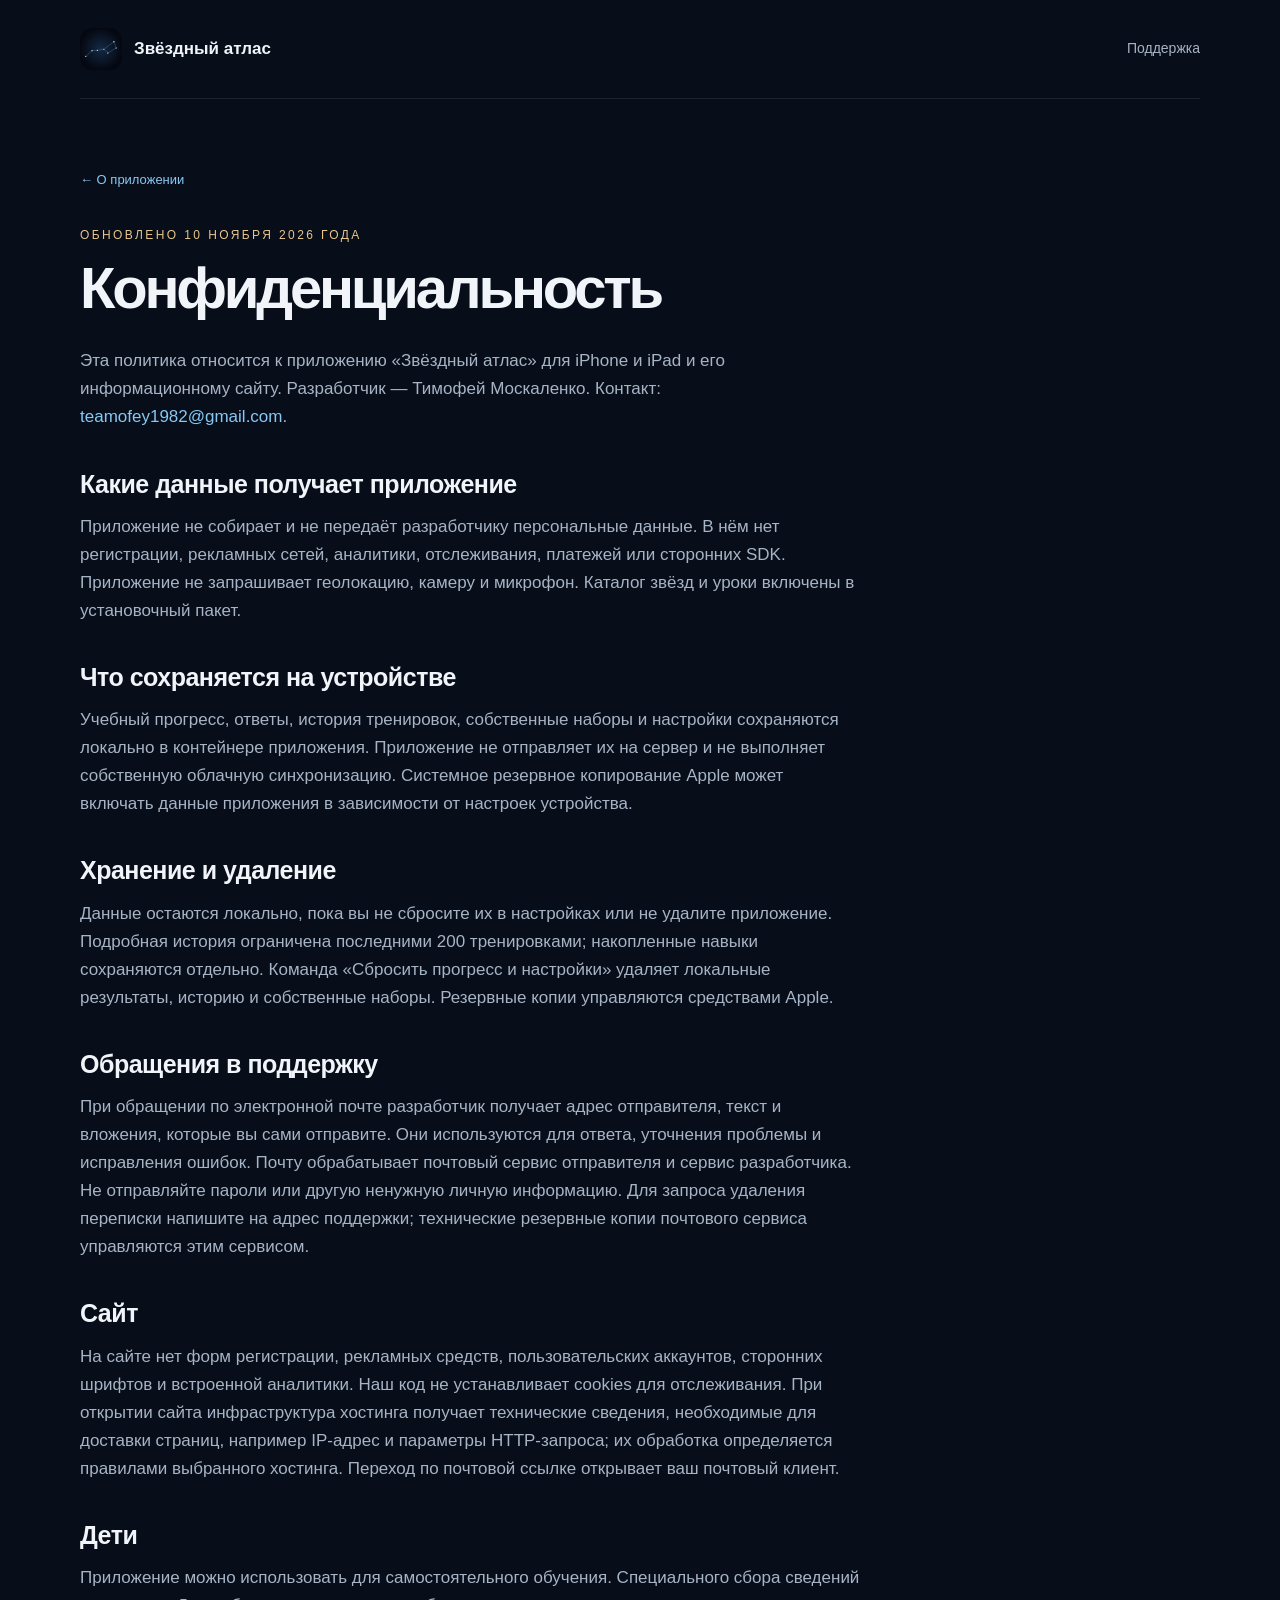
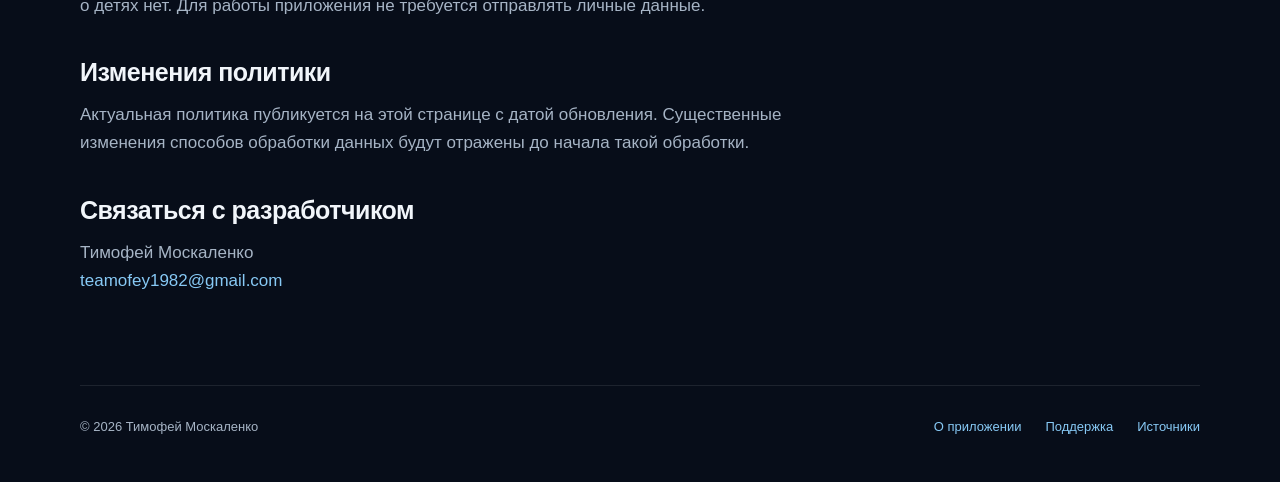
==== privacy.html @ 8ee3a8c2 "Publish Russian Star Atlas website, support and privacy policy" ====
<!doctype html><html lang="ru"><head><meta charset="utf-8"><meta name="viewport" content="width=device-width,initial-scale=1"><meta name="description" content="Политика конфиденциальности приложения Звёздный атлас. Прогресс хранится на устройстве; в приложении нет аналитики и рекламы."><title>Конфиденциальность — Звёздный атлас</title><link rel="icon" href="assets/icon.svg"><link rel="stylesheet" href="styles.css"></head><body><div class="wrap"><header><a class="brand" href="./"><img src="assets/icon.svg" alt="">Звёздный атлас</a><nav><a href="support.html">Поддержка</a></nav></header><main class="document"><a class="breadcrumb" href="./">← О приложении</a><span class="eyebrow">Обновлено 10 ноября 2026 года</span><h1>Конфиденциальность</h1><p>Эта политика относится к приложению «Звёздный атлас» для iPhone и iPad и его информационному сайту. Разработчик — Тимофей Москаленко. Контакт: <a href="mailto:teamofey1982@gmail.com">teamofey1982@gmail.com</a>.</p><h2>Какие данные получает приложение</h2><p>Приложение не собирает и не передаёт разработчику персональные данные. В нём нет регистрации, рекламных сетей, аналитики, отслеживания, платежей или сторонних SDK. Приложение не запрашивает геолокацию, камеру и микрофон. Каталог звёзд и уроки включены в установочный пакет.</p><h2>Что сохраняется на устройстве</h2><p>Учебный прогресс, ответы, история тренировок, собственные наборы и настройки сохраняются локально в контейнере приложения. Приложение не отправляет их на сервер и не выполняет собственную облачную синхронизацию. Системное резервное копирование Apple может включать данные приложения в зависимости от настроек устройства.</p><h2>Хранение и удаление</h2><p>Данные остаются локально, пока вы не сбросите их в настройках или не удалите приложение. Подробная история ограничена последними 200 тренировками; накопленные навыки сохраняются отдельно. Команда «Сбросить прогресс и настройки» удаляет локальные результаты, историю и собственные наборы. Резервные копии управляются средствами Apple.</p><h2>Обращения в поддержку</h2><p>При обращении по электронной почте разработчик получает адрес отправителя, текст и вложения, которые вы сами отправите. Они используются для ответа, уточнения проблемы и исправления ошибок. Почту обрабатывает почтовый сервис отправителя и сервис разработчика. Не отправляйте пароли или другую ненужную личную информацию. Для запроса удаления переписки напишите на адрес поддержки; технические резервные копии почтового сервиса управляются этим сервисом.</p><h2>Сайт</h2><p>На сайте нет форм регистрации, рекламных средств, пользовательских аккаунтов, сторонних шрифтов и встроенной аналитики. Наш код не устанавливает cookies для отслеживания. При открытии сайта инфраструктура хостинга получает технические сведения, необходимые для доставки страниц, например IP-адрес и параметры HTTP-запроса; их обработка определяется правилами выбранного хостинга. Переход по почтовой ссылке открывает ваш почтовый клиент.</p><h2>Дети</h2><p>Приложение можно использовать для самостоятельного обучения. Специального сбора сведений о детях нет. Для работы приложения не требуется отправлять личные данные.</p><h2>Изменения политики</h2><p>Актуальная политика публикуется на этой странице с датой обновления. Существенные изменения способов обработки данных будут отражены до начала такой обработки.</p><h2>Связаться с разработчиком</h2><p>Тимофей Москаленко<br><a href="mailto:teamofey1982@gmail.com">teamofey1982@gmail.com</a></p></main><footer><span>© 2026 Тимофей Москаленко</span><div><a href="./">О приложении</a><a href="support.html">Поддержка</a><a href="licenses.txt">Источники</a></div></footer></div></body></html>
---- styles.css ----
:root{color-scheme:dark;--ink:#f1f5fa;--muted:#a6b4c5;--blue:#87c9f5;--gold:#e8c68c;--bg:#070d19;--rule:#ffffff17}*{box-sizing:border-box}html{scroll-behavior:smooth}body{margin:0;background:var(--bg);color:var(--ink);font:17px/1.65 -apple-system,BlinkMacSystemFont,"Segoe UI",sans-serif}a{color:var(--blue);text-decoration:none}a:hover{text-decoration:underline}a:focus-visible,summary:focus-visible{outline:2px solid var(--gold);outline-offset:7px}.wrap{width:min(1120px,calc(100% - 48px));margin:auto}header{display:flex;align-items:center;justify-content:space-between;padding:28px 0;border-bottom:1px solid var(--rule)}.brand{display:flex;align-items:center;gap:12px;font-size:17px;font-weight:650;color:var(--ink)}.brand img{width:42px;height:42px;border-radius:12px}nav{display:flex;gap:26px;font-size:14px}nav a{color:var(--muted)}.eyebrow{font-size:12px;letter-spacing:.2em;text-transform:uppercase;color:var(--gold)}h1,h2,h3,p{margin:0}h1{font-size:clamp(48px,7vw,82px);font-weight:580;line-height:1.05;letter-spacing:-.055em;margin:20px 0 28px}h2{font-size:clamp(30px,4vw,48px);line-height:1.17;letter-spacing:-.035em;font-weight:550}h3{font-size:22px;line-height:1.3;letter-spacing:-.02em}.hero{display:grid;grid-template-columns:1.2fr 1fr;gap:70px;align-items:center;padding:80px 0 90px}.hero p{max-width:520px;color:var(--muted);font-size:19px}.hero strong{color:var(--ink);font-weight:500}.actions{display:flex;flex-wrap:wrap;align-items:center;gap:24px;margin-top:32px}.button{display:inline-flex;align-items:center;justify-content:center;min-height:52px;padding:12px 22px;border-radius:14px;background:var(--blue);color:#07101d;font-weight:650;font-size:15px}.button:hover{text-decoration:none;filter:brightness(1.08)}.coming{display:block;color:var(--muted);font-size:13px;margin-top:18px}.phone{width:min(292px,100%);margin:auto;position:relative;box-shadow:0 35px 100px #0008;border:1px solid #9bb7db33;border-radius:44px;background:#020408;padding:7px;transform:rotate(5deg)}.phone img{width:100%;display:block;border-radius:37px}.phone:before{content:"";position:absolute;z-index:-1;inset:10% -30%;border-radius:50%;background:#78baff13;filter:blur(65px)}.strip{display:flex;gap:60px;border-top:1px solid var(--rule);border-bottom:1px solid var(--rule);padding:26px 0;margin-bottom:100px}.strip strong{font-size:30px;font-weight:450;letter-spacing:-.04em}.strip span{display:block;color:var(--muted);font-size:13px}.section{padding-bottom:100px}.section-head{display:grid;grid-template-columns:1fr 1fr;gap:60px;margin-bottom:40px}.section-head p{color:var(--muted);padding-top:7px}.steps{display:grid;grid-template-columns:repeat(3,1fr);gap:40px}.step{border-top:1px solid var(--rule);padding-top:22px}.number{color:var(--gold);font-size:13px;letter-spacing:.12em;display:block;margin-bottom:30px}.step p{color:var(--muted);margin-top:14px;font-size:15px}.modes{display:grid;grid-template-columns:1fr 1fr;gap:70px;align-items:center;padding:60px;border:1px solid var(--rule);border-radius:30px;background:linear-gradient(130deg,#13243a7a,#080f1d)}.modes img{width:100%;max-width:310px}.modes p{color:var(--muted);margin-top:24px}.modes .eyebrow{margin-bottom:18px}.fine{font-size:14px;color:var(--muted)}.faq{margin-top:32px}details{padding:22px 0;border-bottom:1px solid var(--rule)}summary{cursor:pointer;font-weight:500}details p{padding-top:15px;color:var(--muted);max-width:760px}footer{display:flex;justify-content:space-between;gap:30px;border-top:1px solid var(--rule);padding:30px 0 45px;color:var(--muted);font-size:13px}footer div{display:flex;gap:24px}.document{max-width:780px;padding:70px 0 90px}.document h1{font-size:clamp(38px,6vw,58px);margin-top:10px}.document h2{font-size:25px;margin-top:38px;margin-bottom:14px;letter-spacing:-.02em}.document p+p{margin-top:18px}.document p{color:var(--muted)}.document ul,.document ol{padding-left:24px;color:var(--muted)}.contact{padding:25px;border:1px solid var(--rule);border-radius:18px;margin:30px 0}.contact a{overflow-wrap:anywhere;font-size:20px}.contact p{font-size:14px;margin-top:8px}.breadcrumb{font-size:13px;display:block;margin-bottom:30px}@media(max-width:760px){.wrap{width:calc(100% - 36px)}header{padding:20px 0}nav{gap:16px;font-size:12px}.brand{font-size:14px;gap:8px}.brand img{width:34px;height:34px}.hero{grid-template-columns:1fr;padding:55px 0;gap:48px}.hero h1{max-width:550px}.hero p{font-size:17px}.phone{width:245px;transform:rotate(3deg)}.strip{gap:25px;justify-content:space-between;margin-bottom:65px}.strip strong{font-size:24px}.strip span{font-size:11px}.section{padding-bottom:65px}.section-head,.steps,.modes{grid-template-columns:1fr;gap:28px}.step{padding-bottom:6px}.number{margin-bottom:14px}.modes{padding:30px;gap:15px}.modes img{max-width:200px;margin:auto}.modes p{margin-top:15px}footer{flex-direction:column;gap:15px}footer div{flex-wrap:wrap;gap:16px}.document{padding-top:40px}nav .optional{display:none}}@media(prefers-reduced-motion:reduce){html{scroll-behavior:auto}.phone{transform:none}}
img{max-width:100%;height:auto}.hero>*{min-width:0}.hero{grid-template-columns:minmax(0,1.2fr) minmax(0,1fr)}.hero p{overflow-wrap:break-word}.phone img{height:auto}.modes img{height:auto}@media(max-width:760px){.hero{grid-template-columns:minmax(0,1fr)}header{gap:18px}nav{flex-shrink:0}.actions{gap:18px}}
@media(max-width:760px){.strip{display:grid;grid-template-columns:repeat(2,minmax(0,1fr));gap:22px 30px}.strip>div{min-width:0}footer a{overflow-wrap:anywhere}}
@media(max-width:760px){.phone:before{inset:10% 0}}
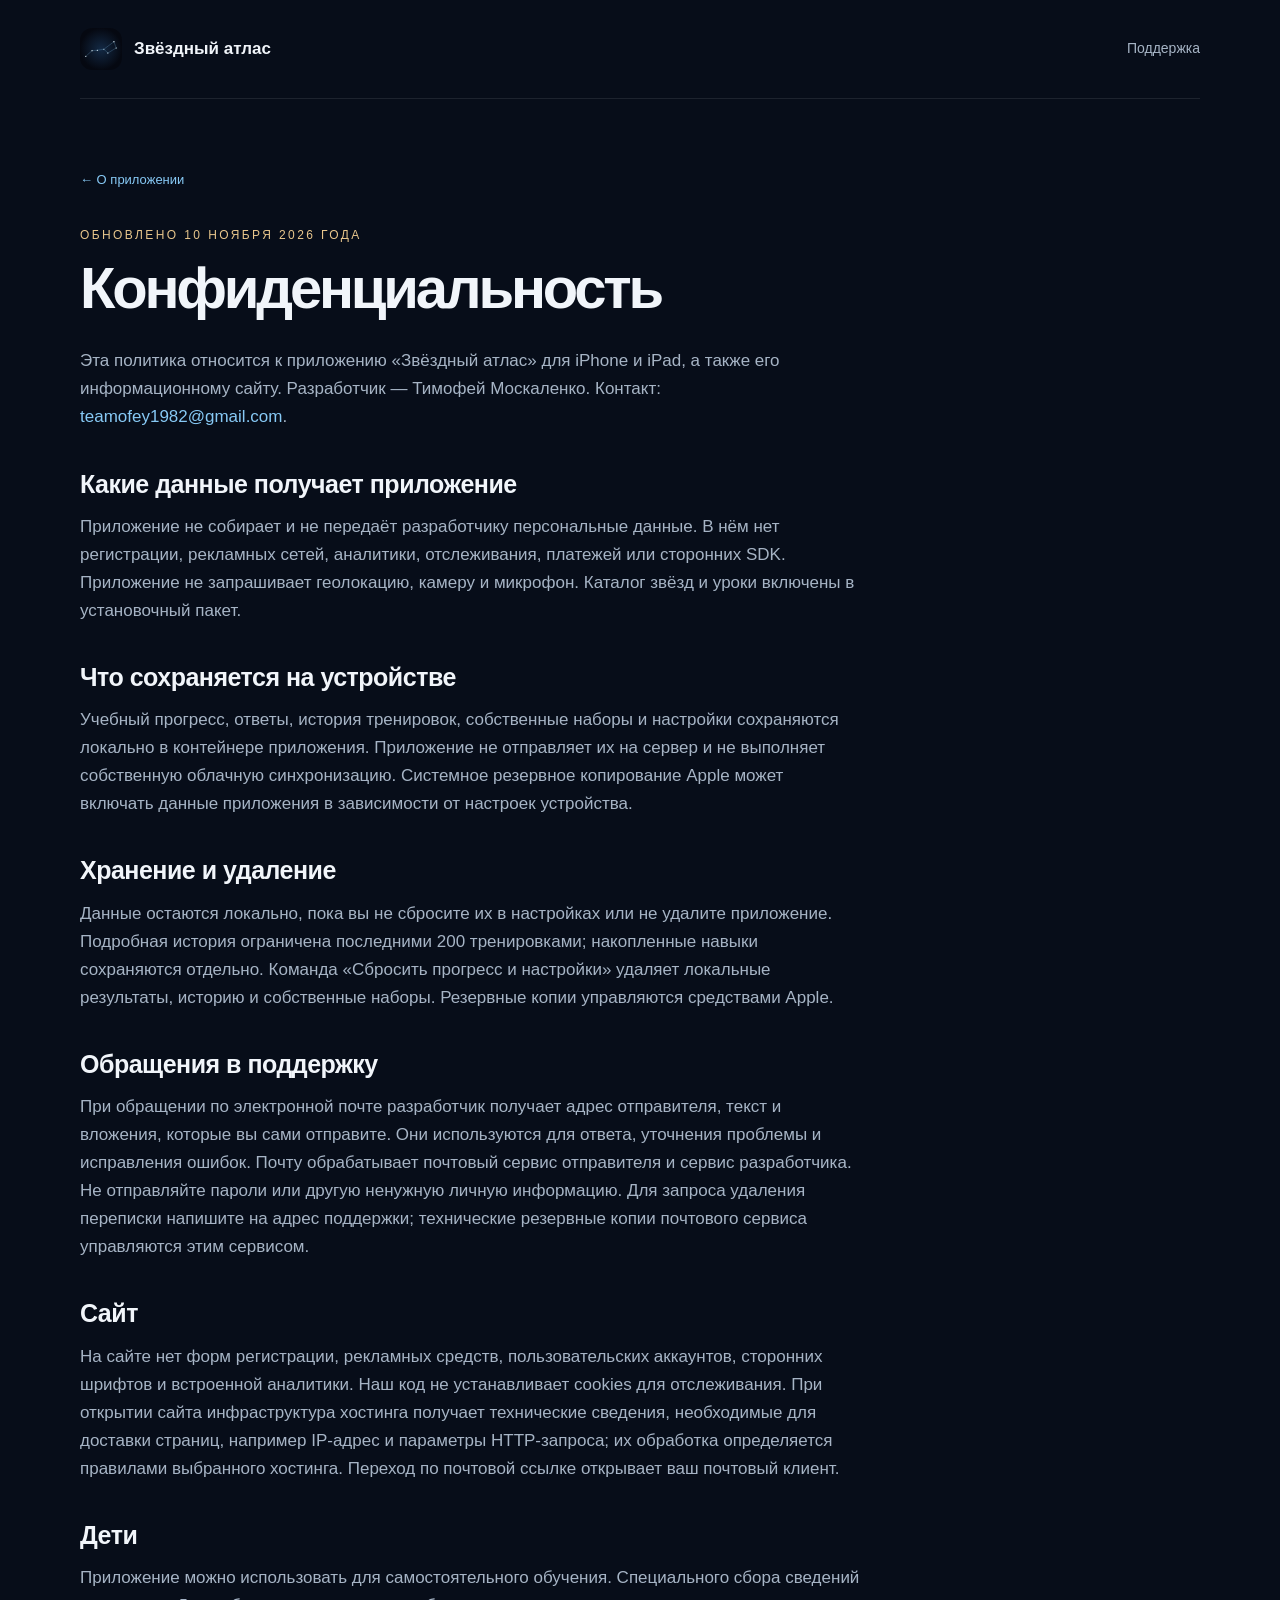
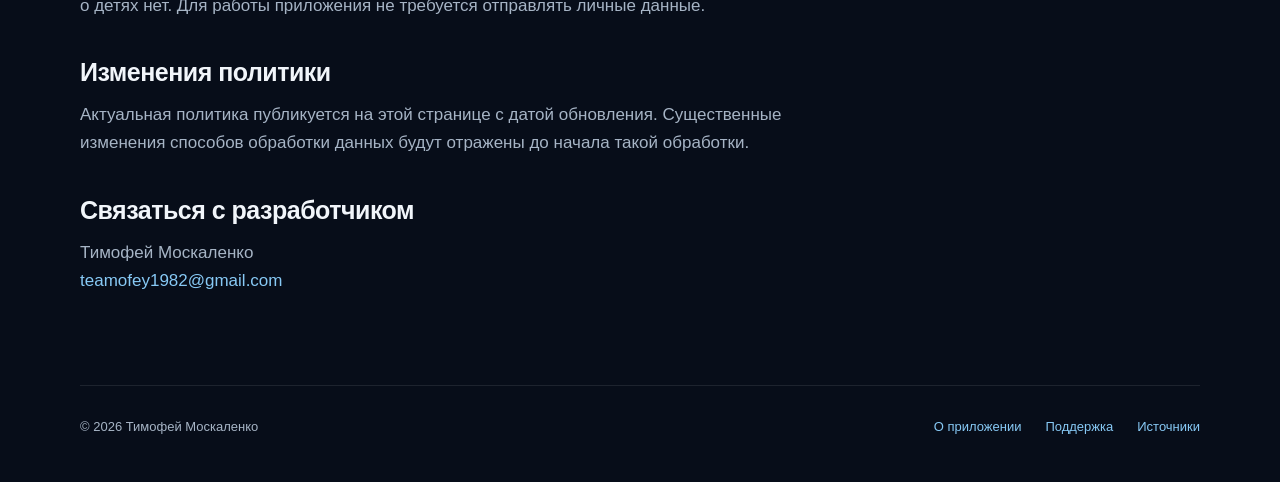
==== commit a9aa8665: "Clarify iPhone and iPad privacy policy scope" ====
--- a/privacy.html
+++ b/privacy.html
@@ -1 +1 @@
-<!doctype html><html lang="ru"><head><meta charset="utf-8"><meta name="viewport" content="width=device-width,initial-scale=1"><meta name="description" content="Политика конфиденциальности приложения Звёздный атлас. Прогресс хранится на устройстве; в приложении нет аналитики и рекламы."><title>Конфиденциальность — Звёздный атлас</title><link rel="icon" href="assets/icon.svg"><link rel="stylesheet" href="styles.css"></head><body><div class="wrap"><header><a class="brand" href="./"><img src="assets/icon.svg" alt="">Звёздный атлас</a><nav><a href="support.html">Поддержка</a></nav></header><main class="document"><a class="breadcrumb" href="./">← О приложении</a><span class="eyebrow">Обновлено 10 ноября 2026 года</span><h1>Конфиденциальность</h1><p>Эта политика относится к приложению «Звёздный атлас» для iPhone и iPad и его информационному сайту. Разработчик — Тимофей Москаленко. Контакт: <a href="mailto:teamofey1982@gmail.com">teamofey1982@gmail.com</a>.</p><h2>Какие данные получает приложение</h2><p>Приложение не собирает и не передаёт разработчику персональные данные. В нём нет регистрации, рекламных сетей, аналитики, отслеживания, платежей или сторонних SDK. Приложение не запрашивает геолокацию, камеру и микрофон. Каталог звёзд и уроки включены в установочный пакет.</p><h2>Что сохраняется на устройстве</h2><p>Учебный прогресс, ответы, история тренировок, собственные наборы и настройки сохраняются локально в контейнере приложения. Приложение не отправляет их на сервер и не выполняет собственную облачную синхронизацию. Системное резервное копирование Apple может включать данные приложения в зависимости от настроек устройства.</p><h2>Хранение и удаление</h2><p>Данные остаются локально, пока вы не сбросите их в настройках или не удалите приложение. Подробная история ограничена последними 200 тренировками; накопленные навыки сохраняются отдельно. Команда «Сбросить прогресс и настройки» удаляет локальные результаты, историю и собственные наборы. Резервные копии управляются средствами Apple.</p><h2>Обращения в поддержку</h2><p>При обращении по электронной почте разработчик получает адрес отправителя, текст и вложения, которые вы сами отправите. Они используются для ответа, уточнения проблемы и исправления ошибок. Почту обрабатывает почтовый сервис отправителя и сервис разработчика. Не отправляйте пароли или другую ненужную личную информацию. Для запроса удаления переписки напишите на адрес поддержки; технические резервные копии почтового сервиса управляются этим сервисом.</p><h2>Сайт</h2><p>На сайте нет форм регистрации, рекламных средств, пользовательских аккаунтов, сторонних шрифтов и встроенной аналитики. Наш код не устанавливает cookies для отслеживания. При открытии сайта инфраструктура хостинга получает технические сведения, необходимые для доставки страниц, например IP-адрес и параметры HTTP-запроса; их обработка определяется правилами выбранного хостинга. Переход по почтовой ссылке открывает ваш почтовый клиент.</p><h2>Дети</h2><p>Приложение можно использовать для самостоятельного обучения. Специального сбора сведений о детях нет. Для работы приложения не требуется отправлять личные данные.</p><h2>Изменения политики</h2><p>Актуальная политика публикуется на этой странице с датой обновления. Существенные изменения способов обработки данных будут отражены до начала такой обработки.</p><h2>Связаться с разработчиком</h2><p>Тимофей Москаленко<br><a href="mailto:teamofey1982@gmail.com">teamofey1982@gmail.com</a></p></main><footer><span>© 2026 Тимофей Москаленко</span><div><a href="./">О приложении</a><a href="support.html">Поддержка</a><a href="licenses.txt">Источники</a></div></footer></div></body></html>
+<!doctype html><html lang="ru"><head><meta charset="utf-8"><meta name="viewport" content="width=device-width,initial-scale=1"><meta name="description" content="Политика конфиденциальности приложения Звёздный атлас. Прогресс хранится на устройстве; в приложении нет аналитики и рекламы."><title>Конфиденциальность — Звёздный атлас</title><link rel="icon" href="assets/icon.svg"><link rel="stylesheet" href="styles.css"></head><body><div class="wrap"><header><a class="brand" href="./"><img src="assets/icon.svg" alt="">Звёздный атлас</a><nav><a href="support.html">Поддержка</a></nav></header><main class="document"><a class="breadcrumb" href="./">← О приложении</a><span class="eyebrow">Обновлено 10 ноября 2026 года</span><h1>Конфиденциальность</h1><p>Эта политика относится к приложению «Звёздный атлас» для iPhone и iPad, а также его информационному сайту. Разработчик — Тимофей Москаленко. Контакт: <a href="mailto:teamofey1982@gmail.com">teamofey1982@gmail.com</a>.</p><h2>Какие данные получает приложение</h2><p>Приложение не собирает и не передаёт разработчику персональные данные. В нём нет регистрации, рекламных сетей, аналитики, отслеживания, платежей или сторонних SDK. Приложение не запрашивает геолокацию, камеру и микрофон. Каталог звёзд и уроки включены в установочный пакет.</p><h2>Что сохраняется на устройстве</h2><p>Учебный прогресс, ответы, история тренировок, собственные наборы и настройки сохраняются локально в контейнере приложения. Приложение не отправляет их на сервер и не выполняет собственную облачную синхронизацию. Системное резервное копирование Apple может включать данные приложения в зависимости от настроек устройства.</p><h2>Хранение и удаление</h2><p>Данные остаются локально, пока вы не сбросите их в настройках или не удалите приложение. Подробная история ограничена последними 200 тренировками; накопленные навыки сохраняются отдельно. Команда «Сбросить прогресс и настройки» удаляет локальные результаты, историю и собственные наборы. Резервные копии управляются средствами Apple.</p><h2>Обращения в поддержку</h2><p>При обращении по электронной почте разработчик получает адрес отправителя, текст и вложения, которые вы сами отправите. Они используются для ответа, уточнения проблемы и исправления ошибок. Почту обрабатывает почтовый сервис отправителя и сервис разработчика. Не отправляйте пароли или другую ненужную личную информацию. Для запроса удаления переписки напишите на адрес поддержки; технические резервные копии почтового сервиса управляются этим сервисом.</p><h2>Сайт</h2><p>На сайте нет форм регистрации, рекламных средств, пользовательских аккаунтов, сторонних шрифтов и встроенной аналитики. Наш код не устанавливает cookies для отслеживания. При открытии сайта инфраструктура хостинга получает технические сведения, необходимые для доставки страниц, например IP-адрес и параметры HTTP-запроса; их обработка определяется правилами выбранного хостинга. Переход по почтовой ссылке открывает ваш почтовый клиент.</p><h2>Дети</h2><p>Приложение можно использовать для самостоятельного обучения. Специального сбора сведений о детях нет. Для работы приложения не требуется отправлять личные данные.</p><h2>Изменения политики</h2><p>Актуальная политика публикуется на этой странице с датой обновления. Существенные изменения способов обработки данных будут отражены до начала такой обработки.</p><h2>Связаться с разработчиком</h2><p>Тимофей Москаленко<br><a href="mailto:teamofey1982@gmail.com">teamofey1982@gmail.com</a></p></main><footer><span>© 2026 Тимофей Москаленко</span><div><a href="./">О приложении</a><a href="support.html">Поддержка</a><a href="licenses.txt">Источники</a></div></footer></div></body></html>
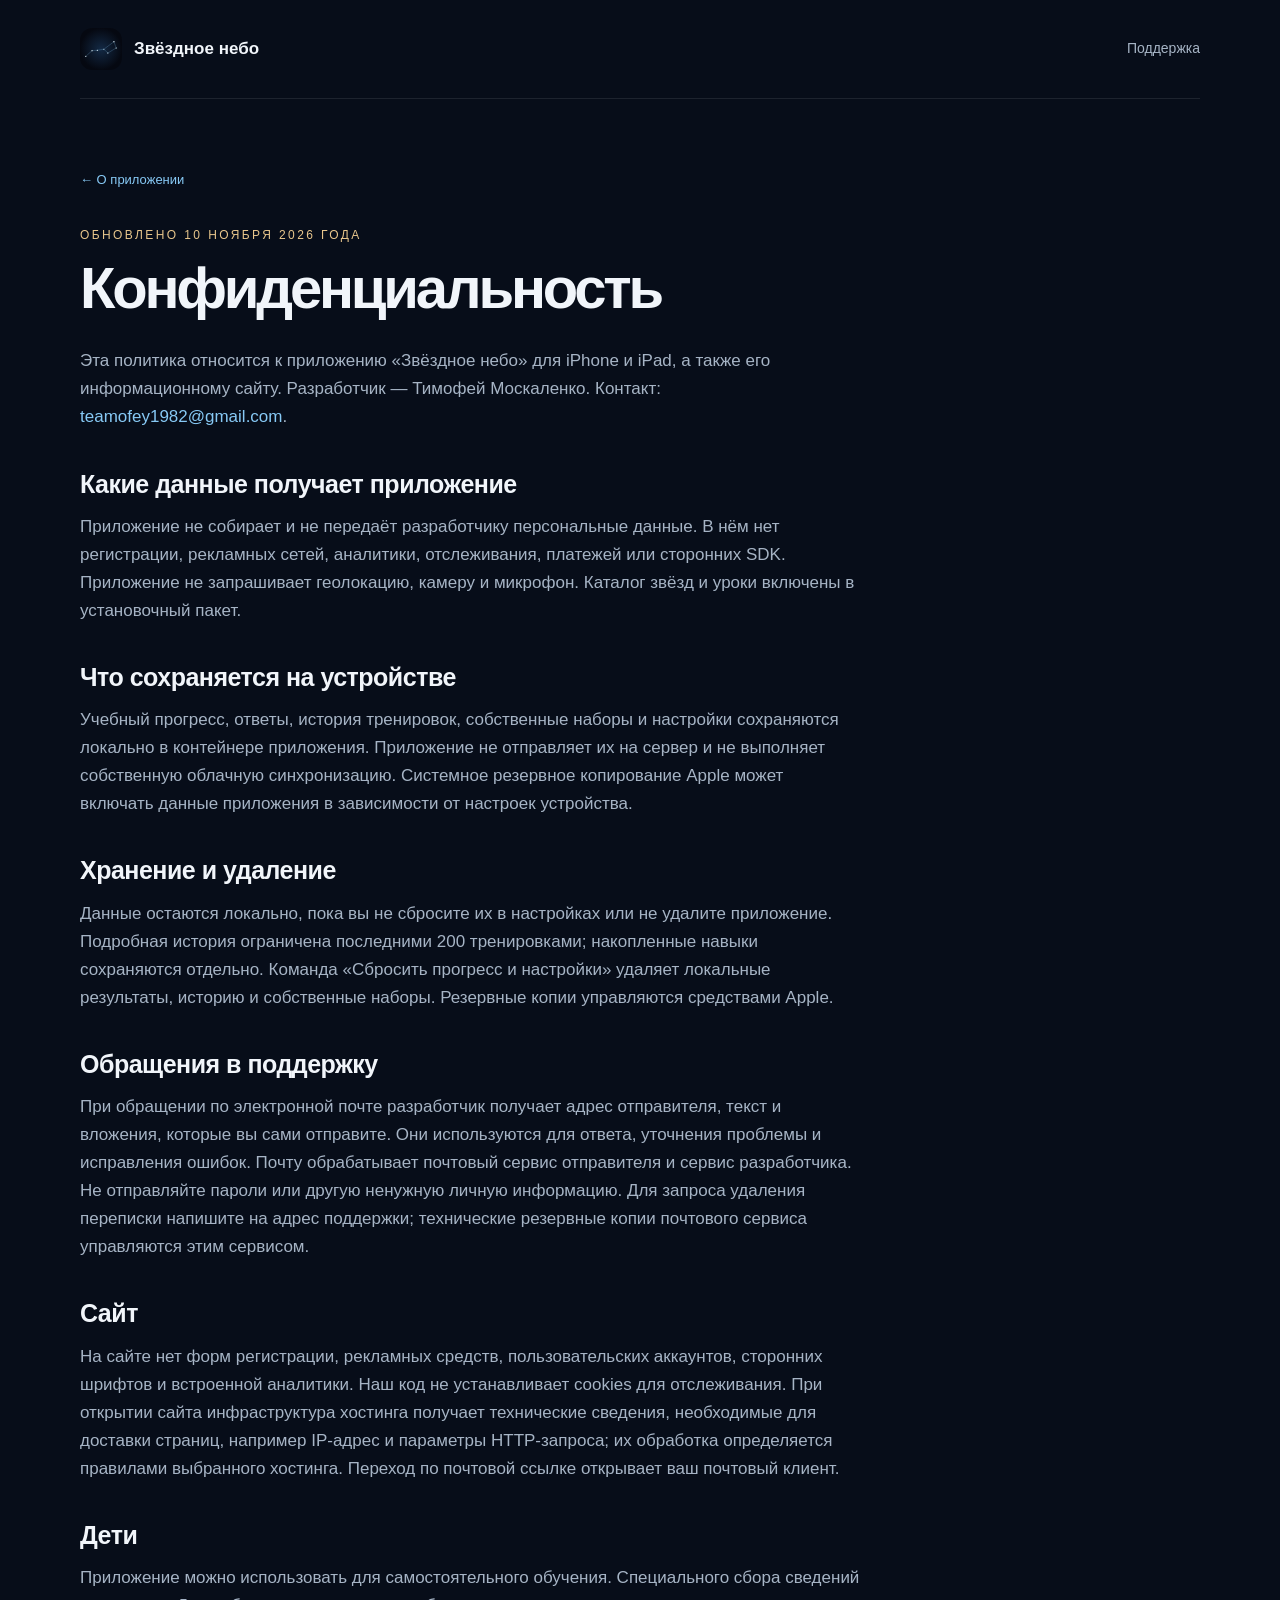
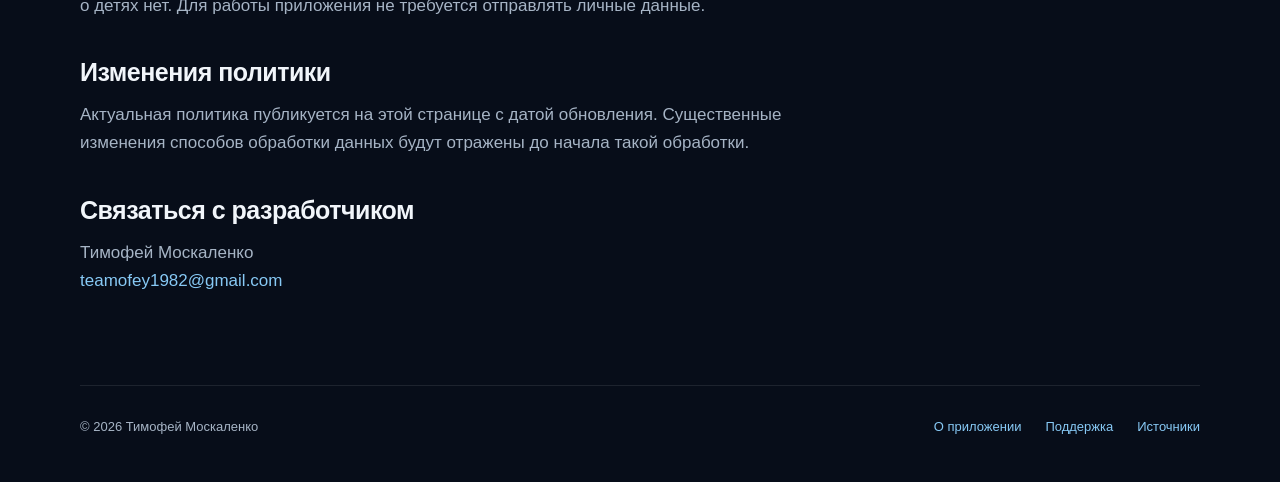
==== commit b8b52f9e: "Update Starry Sky public website" ====
--- a/privacy.html
+++ b/privacy.html
@@ -1 +1 @@
-<!doctype html><html lang="ru"><head><meta charset="utf-8"><meta name="viewport" content="width=device-width,initial-scale=1"><meta name="description" content="Политика конфиденциальности приложения Звёздный атлас. Прогресс хранится на устройстве; в приложении нет аналитики и рекламы."><title>Конфиденциальность — Звёздный атлас</title><link rel="icon" href="assets/icon.svg"><link rel="stylesheet" href="styles.css"></head><body><div class="wrap"><header><a class="brand" href="./"><img src="assets/icon.svg" alt="">Звёздный атлас</a><nav><a href="support.html">Поддержка</a></nav></header><main class="document"><a class="breadcrumb" href="./">← О приложении</a><span class="eyebrow">Обновлено 10 ноября 2026 года</span><h1>Конфиденциальность</h1><p>Эта политика относится к приложению «Звёздный атлас» для iPhone и iPad, а также его информационному сайту. Разработчик — Тимофей Москаленко. Контакт: <a href="mailto:teamofey1982@gmail.com">teamofey1982@gmail.com</a>.</p><h2>Какие данные получает приложение</h2><p>Приложение не собирает и не передаёт разработчику персональные данные. В нём нет регистрации, рекламных сетей, аналитики, отслеживания, платежей или сторонних SDK. Приложение не запрашивает геолокацию, камеру и микрофон. Каталог звёзд и уроки включены в установочный пакет.</p><h2>Что сохраняется на устройстве</h2><p>Учебный прогресс, ответы, история тренировок, собственные наборы и настройки сохраняются локально в контейнере приложения. Приложение не отправляет их на сервер и не выполняет собственную облачную синхронизацию. Системное резервное копирование Apple может включать данные приложения в зависимости от настроек устройства.</p><h2>Хранение и удаление</h2><p>Данные остаются локально, пока вы не сбросите их в настройках или не удалите приложение. Подробная история ограничена последними 200 тренировками; накопленные навыки сохраняются отдельно. Команда «Сбросить прогресс и настройки» удаляет локальные результаты, историю и собственные наборы. Резервные копии управляются средствами Apple.</p><h2>Обращения в поддержку</h2><p>При обращении по электронной почте разработчик получает адрес отправителя, текст и вложения, которые вы сами отправите. Они используются для ответа, уточнения проблемы и исправления ошибок. Почту обрабатывает почтовый сервис отправителя и сервис разработчика. Не отправляйте пароли или другую ненужную личную информацию. Для запроса удаления переписки напишите на адрес поддержки; технические резервные копии почтового сервиса управляются этим сервисом.</p><h2>Сайт</h2><p>На сайте нет форм регистрации, рекламных средств, пользовательских аккаунтов, сторонних шрифтов и встроенной аналитики. Наш код не устанавливает cookies для отслеживания. При открытии сайта инфраструктура хостинга получает технические сведения, необходимые для доставки страниц, например IP-адрес и параметры HTTP-запроса; их обработка определяется правилами выбранного хостинга. Переход по почтовой ссылке открывает ваш почтовый клиент.</p><h2>Дети</h2><p>Приложение можно использовать для самостоятельного обучения. Специального сбора сведений о детях нет. Для работы приложения не требуется отправлять личные данные.</p><h2>Изменения политики</h2><p>Актуальная политика публикуется на этой странице с датой обновления. Существенные изменения способов обработки данных будут отражены до начала такой обработки.</p><h2>Связаться с разработчиком</h2><p>Тимофей Москаленко<br><a href="mailto:teamofey1982@gmail.com">teamofey1982@gmail.com</a></p></main><footer><span>© 2026 Тимофей Москаленко</span><div><a href="./">О приложении</a><a href="support.html">Поддержка</a><a href="licenses.txt">Источники</a></div></footer></div></body></html>
+<!doctype html><html lang="ru"><head><meta charset="utf-8"><meta name="viewport" content="width=device-width,initial-scale=1"><meta name="description" content="Политика конфиденциальности приложения Звёздное небо. Прогресс хранится на устройстве; в приложении нет аналитики и рекламы."><title>Конфиденциальность — Звёздное небо</title><link rel="icon" href="assets/icon.svg"><link rel="stylesheet" href="styles.css"></head><body><div class="wrap"><header><a class="brand" href="./"><img src="assets/icon.svg" alt="">Звёздное небо</a><nav><a href="support.html">Поддержка</a></nav></header><main class="document"><a class="breadcrumb" href="./">← О приложении</a><span class="eyebrow">Обновлено 10 ноября 2026 года</span><h1>Конфиденциальность</h1><p>Эта политика относится к приложению «Звёздное небо» для iPhone и iPad, а также его информационному сайту. Разработчик — Тимофей Москаленко. Контакт: <a href="mailto:teamofey1982@gmail.com">teamofey1982@gmail.com</a>.</p><h2>Какие данные получает приложение</h2><p>Приложение не собирает и не передаёт разработчику персональные данные. В нём нет регистрации, рекламных сетей, аналитики, отслеживания, платежей или сторонних SDK. Приложение не запрашивает геолокацию, камеру и микрофон. Каталог звёзд и уроки включены в установочный пакет.</p><h2>Что сохраняется на устройстве</h2><p>Учебный прогресс, ответы, история тренировок, собственные наборы и настройки сохраняются локально в контейнере приложения. Приложение не отправляет их на сервер и не выполняет собственную облачную синхронизацию. Системное резервное копирование Apple может включать данные приложения в зависимости от настроек устройства.</p><h2>Хранение и удаление</h2><p>Данные остаются локально, пока вы не сбросите их в настройках или не удалите приложение. Подробная история ограничена последними 200 тренировками; накопленные навыки сохраняются отдельно. Команда «Сбросить прогресс и настройки» удаляет локальные результаты, историю и собственные наборы. Резервные копии управляются средствами Apple.</p><h2>Обращения в поддержку</h2><p>При обращении по электронной почте разработчик получает адрес отправителя, текст и вложения, которые вы сами отправите. Они используются для ответа, уточнения проблемы и исправления ошибок. Почту обрабатывает почтовый сервис отправителя и сервис разработчика. Не отправляйте пароли или другую ненужную личную информацию. Для запроса удаления переписки напишите на адрес поддержки; технические резервные копии почтового сервиса управляются этим сервисом.</p><h2>Сайт</h2><p>На сайте нет форм регистрации, рекламных средств, пользовательских аккаунтов, сторонних шрифтов и встроенной аналитики. Наш код не устанавливает cookies для отслеживания. При открытии сайта инфраструктура хостинга получает технические сведения, необходимые для доставки страниц, например IP-адрес и параметры HTTP-запроса; их обработка определяется правилами выбранного хостинга. Переход по почтовой ссылке открывает ваш почтовый клиент.</p><h2>Дети</h2><p>Приложение можно использовать для самостоятельного обучения. Специального сбора сведений о детях нет. Для работы приложения не требуется отправлять личные данные.</p><h2>Изменения политики</h2><p>Актуальная политика публикуется на этой странице с датой обновления. Существенные изменения способов обработки данных будут отражены до начала такой обработки.</p><h2>Связаться с разработчиком</h2><p>Тимофей Москаленко<br><a href="mailto:teamofey1982@gmail.com">teamofey1982@gmail.com</a></p></main><footer><span>© 2026 Тимофей Москаленко</span><div><a href="./">О приложении</a><a href="support.html">Поддержка</a><a href="licenses.txt">Источники</a></div></footer></div></body></html>
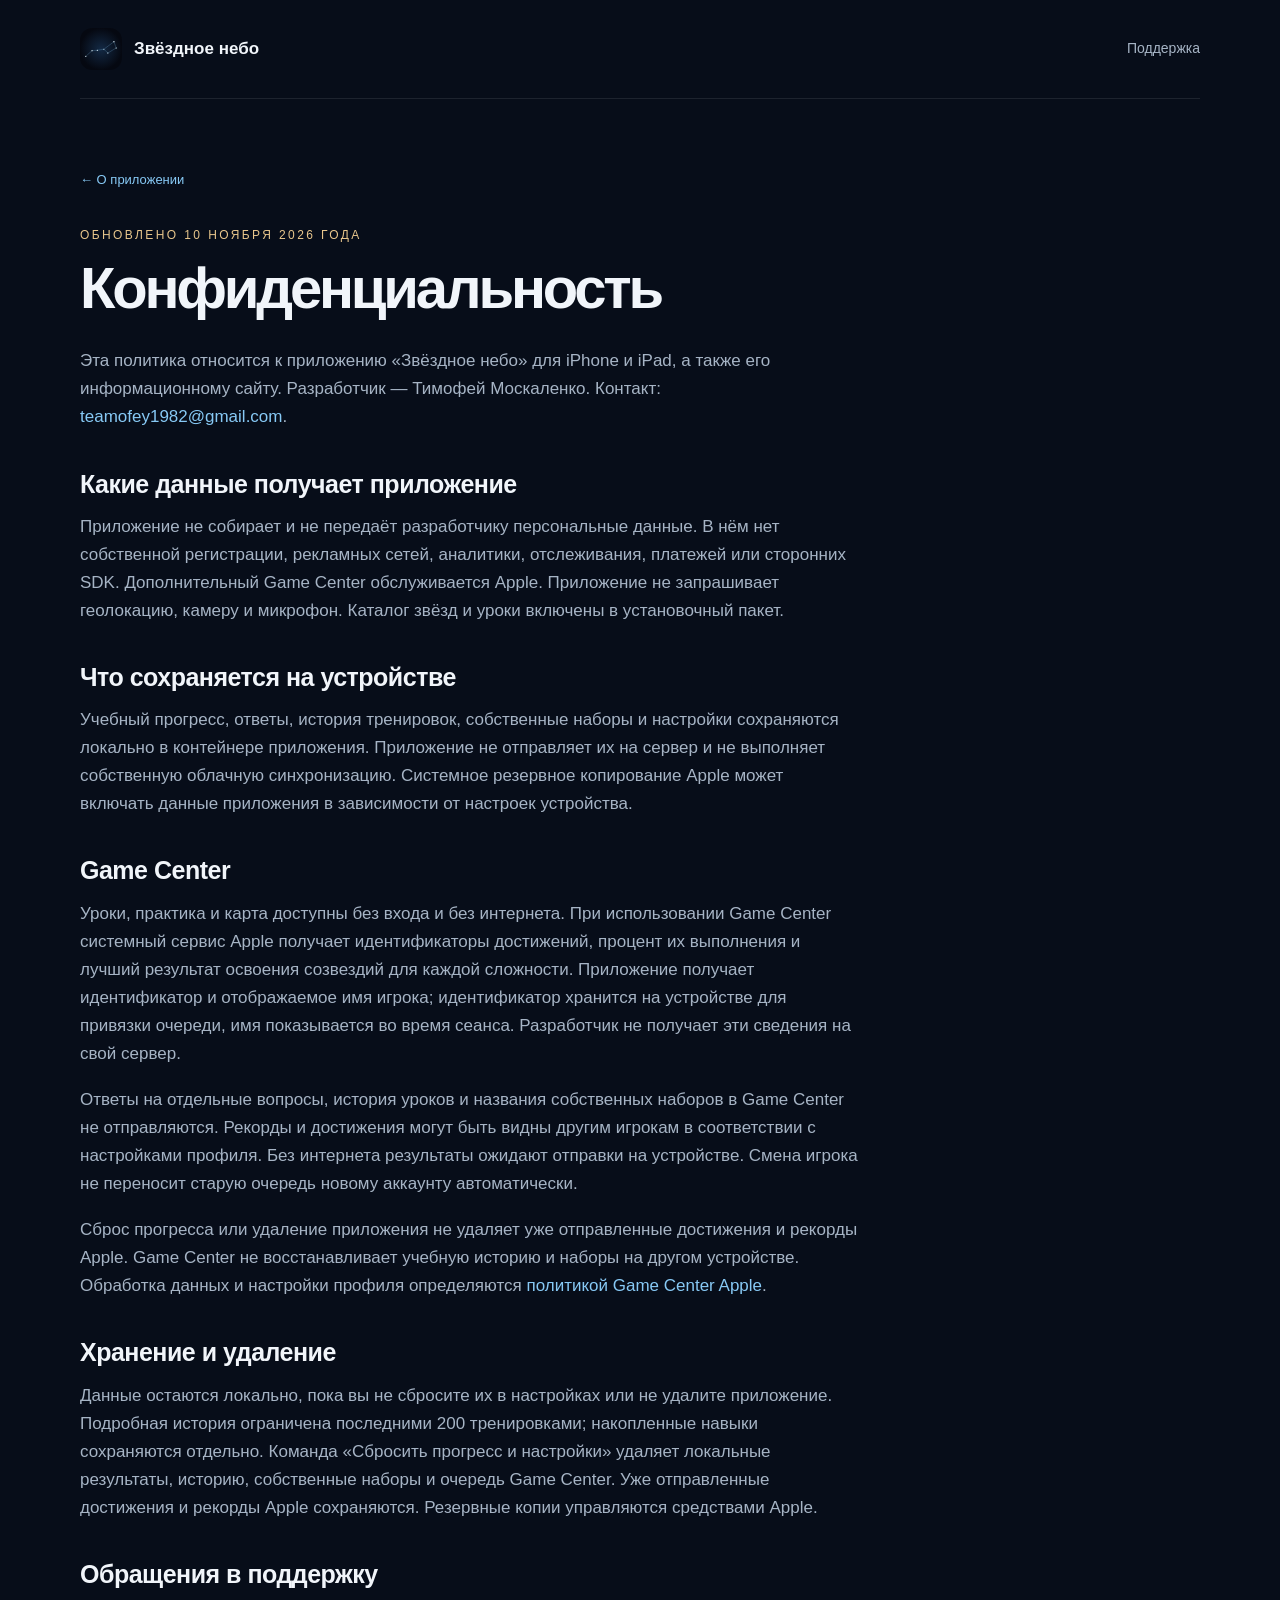
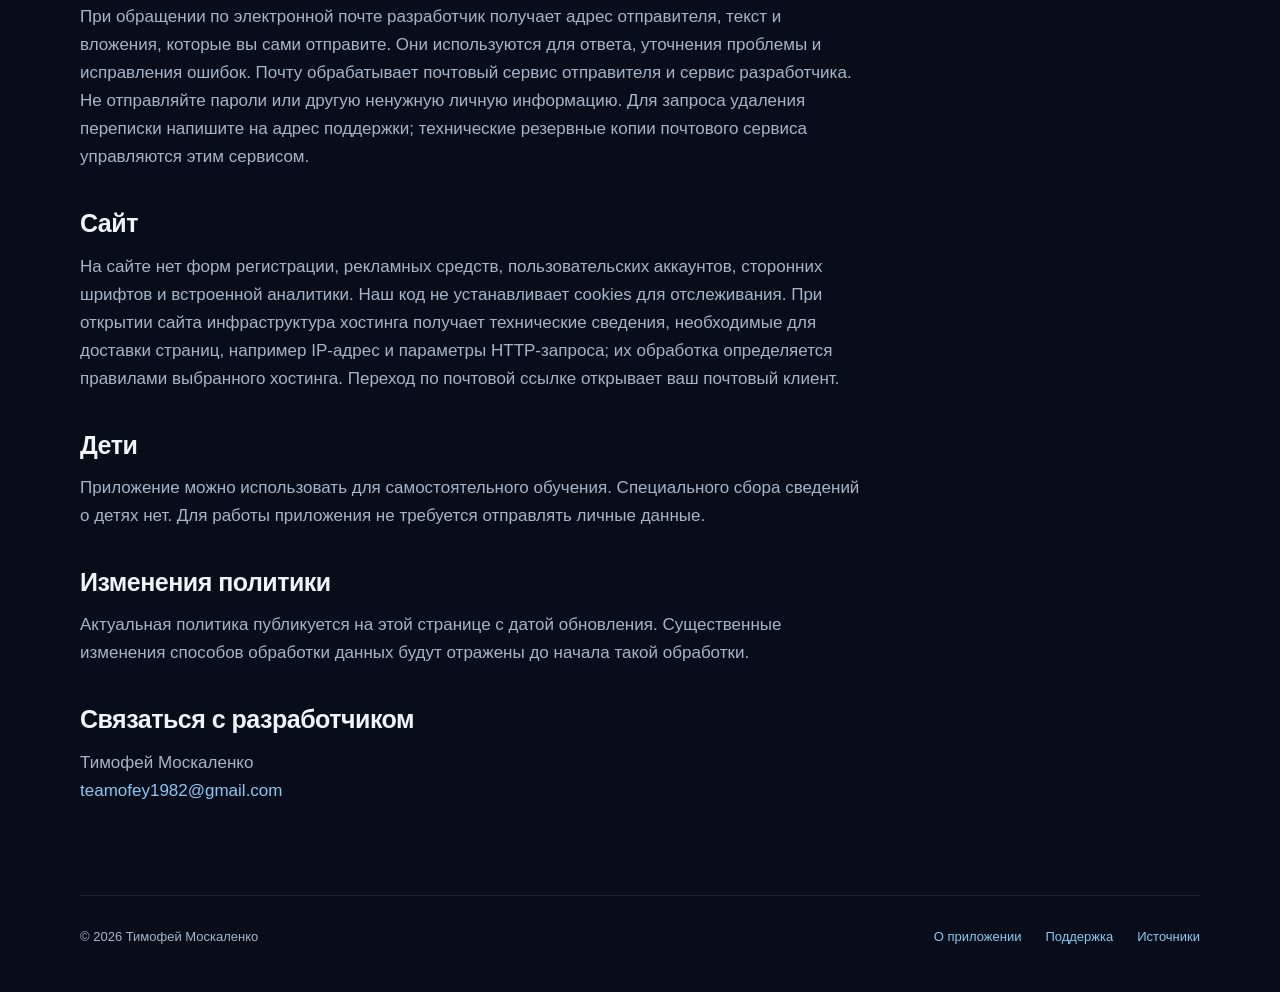
==== commit 2f66b992: "Update Starry Sky public website" ====
--- a/privacy.html
+++ b/privacy.html
@@ -1 +1 @@
-<!doctype html><html lang="ru"><head><meta charset="utf-8"><meta name="viewport" content="width=device-width,initial-scale=1"><meta name="description" content="Политика конфиденциальности приложения Звёздное небо. Прогресс хранится на устройстве; в приложении нет аналитики и рекламы."><title>Конфиденциальность — Звёздное небо</title><link rel="icon" href="assets/icon.svg"><link rel="stylesheet" href="styles.css"></head><body><div class="wrap"><header><a class="brand" href="./"><img src="assets/icon.svg" alt="">Звёздное небо</a><nav><a href="support.html">Поддержка</a></nav></header><main class="document"><a class="breadcrumb" href="./">← О приложении</a><span class="eyebrow">Обновлено 10 ноября 2026 года</span><h1>Конфиденциальность</h1><p>Эта политика относится к приложению «Звёздное небо» для iPhone и iPad, а также его информационному сайту. Разработчик — Тимофей Москаленко. Контакт: <a href="mailto:teamofey1982@gmail.com">teamofey1982@gmail.com</a>.</p><h2>Какие данные получает приложение</h2><p>Приложение не собирает и не передаёт разработчику персональные данные. В нём нет регистрации, рекламных сетей, аналитики, отслеживания, платежей или сторонних SDK. Приложение не запрашивает геолокацию, камеру и микрофон. Каталог звёзд и уроки включены в установочный пакет.</p><h2>Что сохраняется на устройстве</h2><p>Учебный прогресс, ответы, история тренировок, собственные наборы и настройки сохраняются локально в контейнере приложения. Приложение не отправляет их на сервер и не выполняет собственную облачную синхронизацию. Системное резервное копирование Apple может включать данные приложения в зависимости от настроек устройства.</p><h2>Хранение и удаление</h2><p>Данные остаются локально, пока вы не сбросите их в настройках или не удалите приложение. Подробная история ограничена последними 200 тренировками; накопленные навыки сохраняются отдельно. Команда «Сбросить прогресс и настройки» удаляет локальные результаты, историю и собственные наборы. Резервные копии управляются средствами Apple.</p><h2>Обращения в поддержку</h2><p>При обращении по электронной почте разработчик получает адрес отправителя, текст и вложения, которые вы сами отправите. Они используются для ответа, уточнения проблемы и исправления ошибок. Почту обрабатывает почтовый сервис отправителя и сервис разработчика. Не отправляйте пароли или другую ненужную личную информацию. Для запроса удаления переписки напишите на адрес поддержки; технические резервные копии почтового сервиса управляются этим сервисом.</p><h2>Сайт</h2><p>На сайте нет форм регистрации, рекламных средств, пользовательских аккаунтов, сторонних шрифтов и встроенной аналитики. Наш код не устанавливает cookies для отслеживания. При открытии сайта инфраструктура хостинга получает технические сведения, необходимые для доставки страниц, например IP-адрес и параметры HTTP-запроса; их обработка определяется правилами выбранного хостинга. Переход по почтовой ссылке открывает ваш почтовый клиент.</p><h2>Дети</h2><p>Приложение можно использовать для самостоятельного обучения. Специального сбора сведений о детях нет. Для работы приложения не требуется отправлять личные данные.</p><h2>Изменения политики</h2><p>Актуальная политика публикуется на этой странице с датой обновления. Существенные изменения способов обработки данных будут отражены до начала такой обработки.</p><h2>Связаться с разработчиком</h2><p>Тимофей Москаленко<br><a href="mailto:teamofey1982@gmail.com">teamofey1982@gmail.com</a></p></main><footer><span>© 2026 Тимофей Москаленко</span><div><a href="./">О приложении</a><a href="support.html">Поддержка</a><a href="licenses.txt">Источники</a></div></footer></div></body></html>
+<!doctype html><html lang="ru"><head><meta charset="utf-8"><meta name="viewport" content="width=device-width,initial-scale=1"><meta name="description" content="Политика конфиденциальности приложения Звёздное небо. Прогресс хранится на устройстве; в приложении нет аналитики и рекламы."><title>Конфиденциальность — Звёздное небо</title><link rel="icon" href="assets/icon.svg"><link rel="stylesheet" href="styles.css"></head><body><div class="wrap"><header><a class="brand" href="./"><img src="assets/icon.svg" alt="">Звёздное небо</a><nav><a href="support.html">Поддержка</a></nav></header><main class="document"><a class="breadcrumb" href="./">← О приложении</a><span class="eyebrow">Обновлено 10 ноября 2026 года</span><h1>Конфиденциальность</h1><p>Эта политика относится к приложению «Звёздное небо» для iPhone и iPad, а также его информационному сайту. Разработчик — Тимофей Москаленко. Контакт: <a href="mailto:teamofey1982@gmail.com">teamofey1982@gmail.com</a>.</p><h2>Какие данные получает приложение</h2><p>Приложение не собирает и не передаёт разработчику персональные данные. В нём нет собственной регистрации, рекламных сетей, аналитики, отслеживания, платежей или сторонних SDK. Дополнительный Game Center обслуживается Apple. Приложение не запрашивает геолокацию, камеру и микрофон. Каталог звёзд и уроки включены в установочный пакет.</p><h2>Что сохраняется на устройстве</h2><p>Учебный прогресс, ответы, история тренировок, собственные наборы и настройки сохраняются локально в контейнере приложения. Приложение не отправляет их на сервер и не выполняет собственную облачную синхронизацию. Системное резервное копирование Apple может включать данные приложения в зависимости от настроек устройства.</p><h2>Game Center</h2><p>Уроки, практика и карта доступны без входа и без интернета. При использовании Game Center системный сервис Apple получает идентификаторы достижений, процент их выполнения и лучший результат освоения созвездий для каждой сложности. Приложение получает идентификатор и отображаемое имя игрока; идентификатор хранится на устройстве для привязки очереди, имя показывается во время сеанса. Разработчик не получает эти сведения на свой сервер.</p><p>Ответы на отдельные вопросы, история уроков и названия собственных наборов в Game Center не отправляются. Рекорды и достижения могут быть видны другим игрокам в соответствии с настройками профиля. Без интернета результаты ожидают отправки на устройстве. Смена игрока не переносит старую очередь новому аккаунту автоматически.</p><p>Сброс прогресса или удаление приложения не удаляет уже отправленные достижения и рекорды Apple. Game Center не восстанавливает учебную историю и наборы на другом устройстве. Обработка данных и настройки профиля определяются <a href="https://www.apple.com/legal/privacy/data/en/game-center/">политикой Game Center Apple</a>.</p><h2>Хранение и удаление</h2><p>Данные остаются локально, пока вы не сбросите их в настройках или не удалите приложение. Подробная история ограничена последними 200 тренировками; накопленные навыки сохраняются отдельно. Команда «Сбросить прогресс и настройки» удаляет локальные результаты, историю, собственные наборы и очередь Game Center. Уже отправленные достижения и рекорды Apple сохраняются. Резервные копии управляются средствами Apple.</p><h2>Обращения в поддержку</h2><p>При обращении по электронной почте разработчик получает адрес отправителя, текст и вложения, которые вы сами отправите. Они используются для ответа, уточнения проблемы и исправления ошибок. Почту обрабатывает почтовый сервис отправителя и сервис разработчика. Не отправляйте пароли или другую ненужную личную информацию. Для запроса удаления переписки напишите на адрес поддержки; технические резервные копии почтового сервиса управляются этим сервисом.</p><h2>Сайт</h2><p>На сайте нет форм регистрации, рекламных средств, пользовательских аккаунтов, сторонних шрифтов и встроенной аналитики. Наш код не устанавливает cookies для отслеживания. При открытии сайта инфраструктура хостинга получает технические сведения, необходимые для доставки страниц, например IP-адрес и параметры HTTP-запроса; их обработка определяется правилами выбранного хостинга. Переход по почтовой ссылке открывает ваш почтовый клиент.</p><h2>Дети</h2><p>Приложение можно использовать для самостоятельного обучения. Специального сбора сведений о детях нет. Для работы приложения не требуется отправлять личные данные.</p><h2>Изменения политики</h2><p>Актуальная политика публикуется на этой странице с датой обновления. Существенные изменения способов обработки данных будут отражены до начала такой обработки.</p><h2>Связаться с разработчиком</h2><p>Тимофей Москаленко<br><a href="mailto:teamofey1982@gmail.com">teamofey1982@gmail.com</a></p></main><footer><span>© 2026 Тимофей Москаленко</span><div><a href="./">О приложении</a><a href="support.html">Поддержка</a><a href="licenses.txt">Источники</a></div></footer></div></body></html>
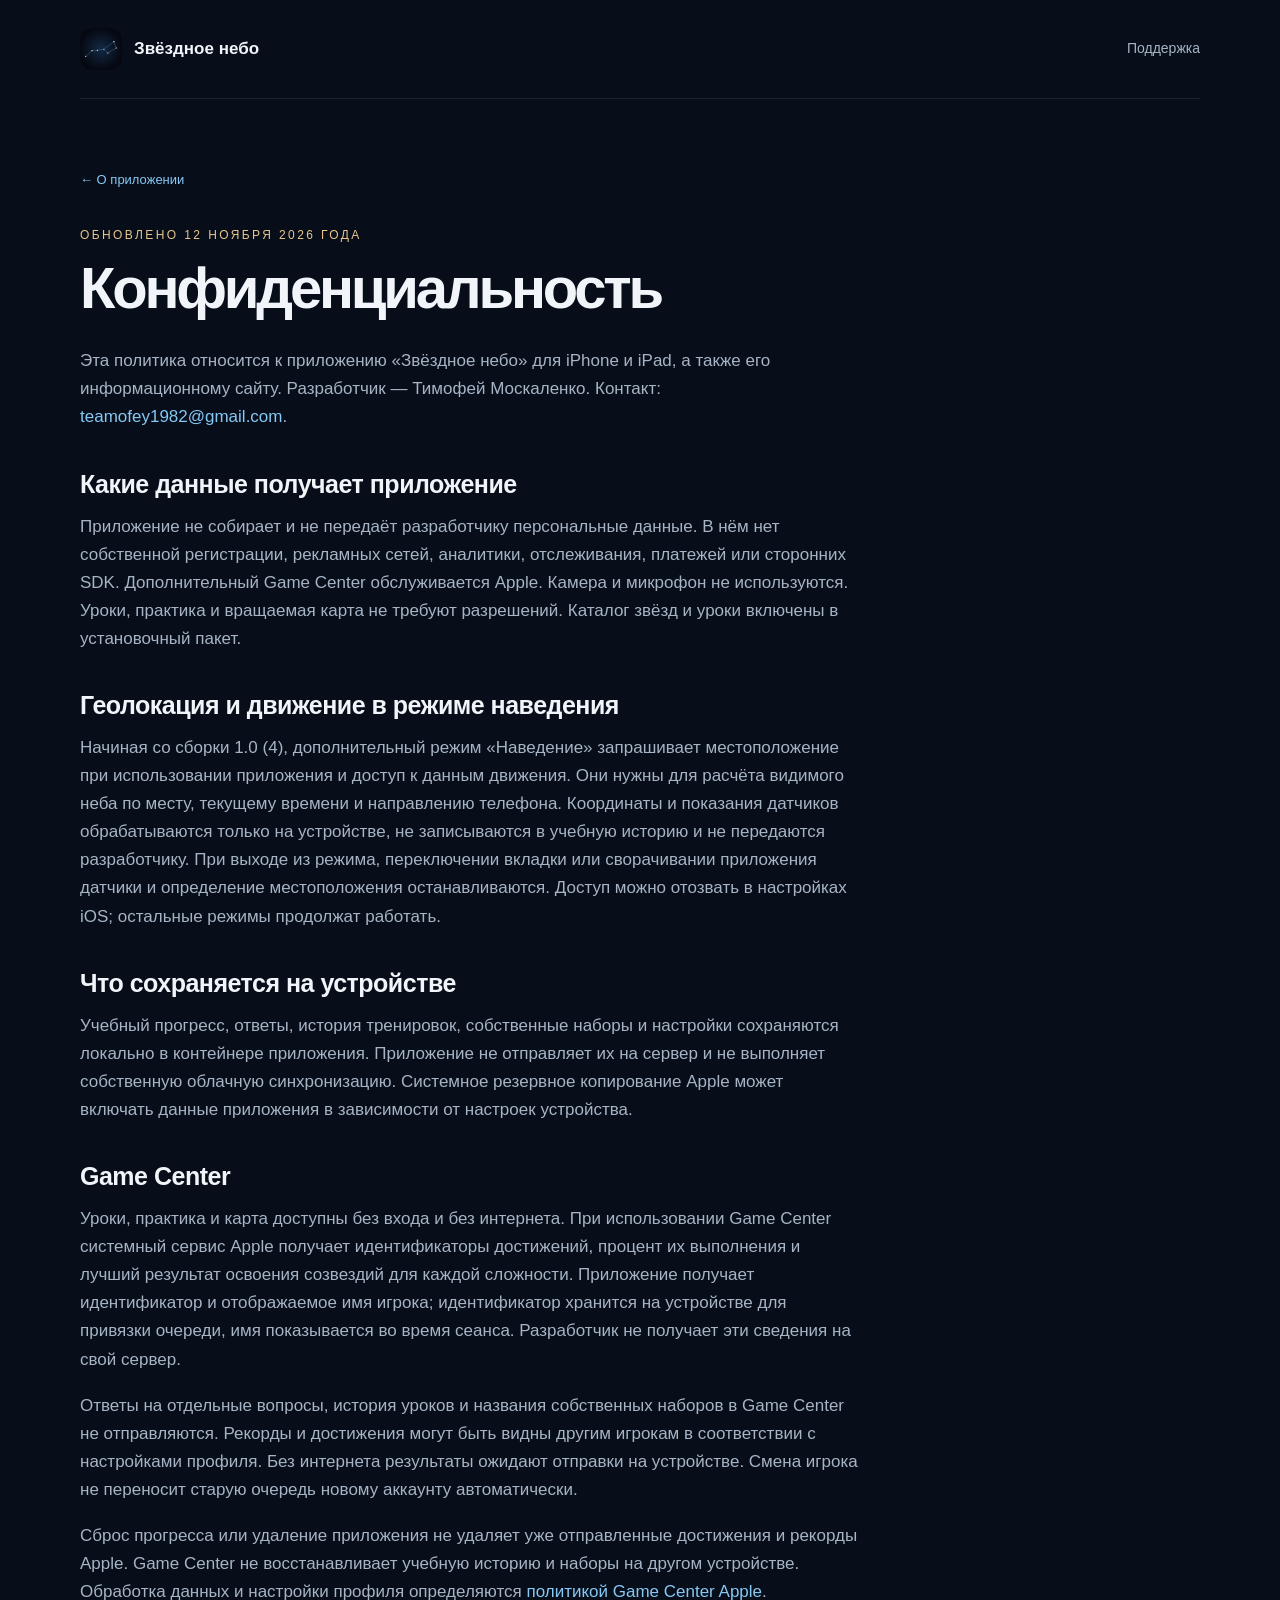
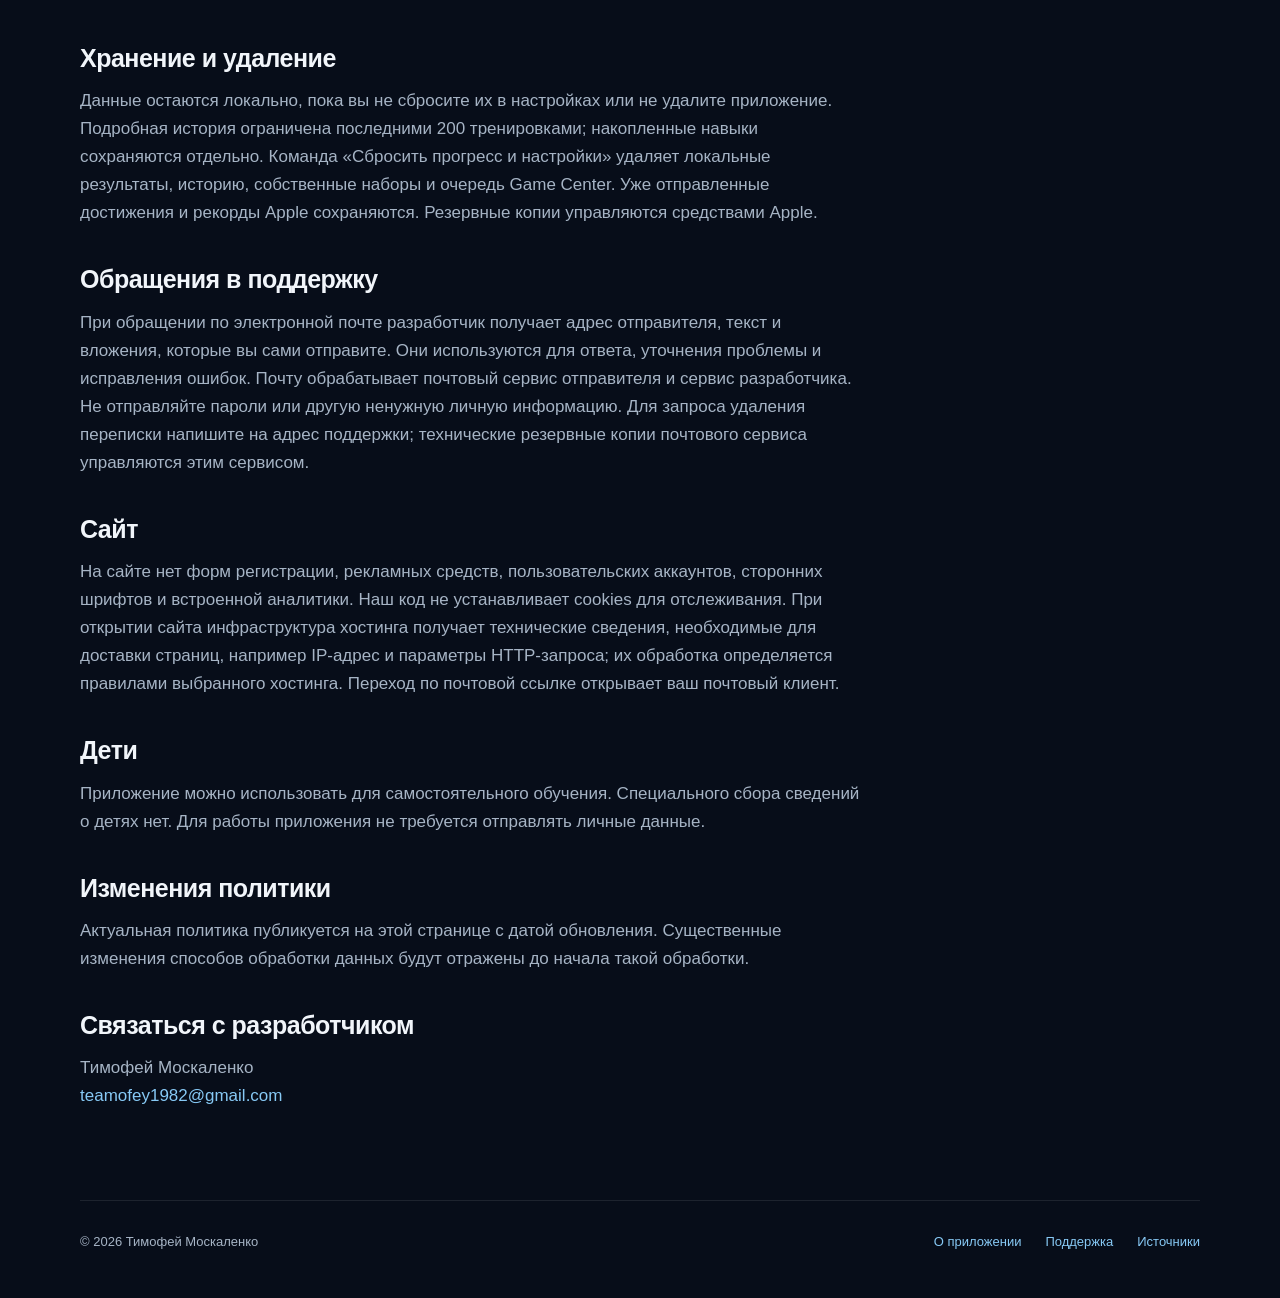
==== commit 3a2db5ed: "Update Starry Sky public website" ====
--- a/privacy.html
+++ b/privacy.html
@@ -1 +1 @@
-<!doctype html><html lang="ru"><head><meta charset="utf-8"><meta name="viewport" content="width=device-width,initial-scale=1"><meta name="description" content="Политика конфиденциальности приложения Звёздное небо. Прогресс хранится на устройстве; в приложении нет аналитики и рекламы."><title>Конфиденциальность — Звёздное небо</title><link rel="icon" href="assets/icon.svg"><link rel="stylesheet" href="styles.css"></head><body><div class="wrap"><header><a class="brand" href="./"><img src="assets/icon.svg" alt="">Звёздное небо</a><nav><a href="support.html">Поддержка</a></nav></header><main class="document"><a class="breadcrumb" href="./">← О приложении</a><span class="eyebrow">Обновлено 10 ноября 2026 года</span><h1>Конфиденциальность</h1><p>Эта политика относится к приложению «Звёздное небо» для iPhone и iPad, а также его информационному сайту. Разработчик — Тимофей Москаленко. Контакт: <a href="mailto:teamofey1982@gmail.com">teamofey1982@gmail.com</a>.</p><h2>Какие данные получает приложение</h2><p>Приложение не собирает и не передаёт разработчику персональные данные. В нём нет собственной регистрации, рекламных сетей, аналитики, отслеживания, платежей или сторонних SDK. Дополнительный Game Center обслуживается Apple. Приложение не запрашивает геолокацию, камеру и микрофон. Каталог звёзд и уроки включены в установочный пакет.</p><h2>Что сохраняется на устройстве</h2><p>Учебный прогресс, ответы, история тренировок, собственные наборы и настройки сохраняются локально в контейнере приложения. Приложение не отправляет их на сервер и не выполняет собственную облачную синхронизацию. Системное резервное копирование Apple может включать данные приложения в зависимости от настроек устройства.</p><h2>Game Center</h2><p>Уроки, практика и карта доступны без входа и без интернета. При использовании Game Center системный сервис Apple получает идентификаторы достижений, процент их выполнения и лучший результат освоения созвездий для каждой сложности. Приложение получает идентификатор и отображаемое имя игрока; идентификатор хранится на устройстве для привязки очереди, имя показывается во время сеанса. Разработчик не получает эти сведения на свой сервер.</p><p>Ответы на отдельные вопросы, история уроков и названия собственных наборов в Game Center не отправляются. Рекорды и достижения могут быть видны другим игрокам в соответствии с настройками профиля. Без интернета результаты ожидают отправки на устройстве. Смена игрока не переносит старую очередь новому аккаунту автоматически.</p><p>Сброс прогресса или удаление приложения не удаляет уже отправленные достижения и рекорды Apple. Game Center не восстанавливает учебную историю и наборы на другом устройстве. Обработка данных и настройки профиля определяются <a href="https://www.apple.com/legal/privacy/data/en/game-center/">политикой Game Center Apple</a>.</p><h2>Хранение и удаление</h2><p>Данные остаются локально, пока вы не сбросите их в настройках или не удалите приложение. Подробная история ограничена последними 200 тренировками; накопленные навыки сохраняются отдельно. Команда «Сбросить прогресс и настройки» удаляет локальные результаты, историю, собственные наборы и очередь Game Center. Уже отправленные достижения и рекорды Apple сохраняются. Резервные копии управляются средствами Apple.</p><h2>Обращения в поддержку</h2><p>При обращении по электронной почте разработчик получает адрес отправителя, текст и вложения, которые вы сами отправите. Они используются для ответа, уточнения проблемы и исправления ошибок. Почту обрабатывает почтовый сервис отправителя и сервис разработчика. Не отправляйте пароли или другую ненужную личную информацию. Для запроса удаления переписки напишите на адрес поддержки; технические резервные копии почтового сервиса управляются этим сервисом.</p><h2>Сайт</h2><p>На сайте нет форм регистрации, рекламных средств, пользовательских аккаунтов, сторонних шрифтов и встроенной аналитики. Наш код не устанавливает cookies для отслеживания. При открытии сайта инфраструктура хостинга получает технические сведения, необходимые для доставки страниц, например IP-адрес и параметры HTTP-запроса; их обработка определяется правилами выбранного хостинга. Переход по почтовой ссылке открывает ваш почтовый клиент.</p><h2>Дети</h2><p>Приложение можно использовать для самостоятельного обучения. Специального сбора сведений о детях нет. Для работы приложения не требуется отправлять личные данные.</p><h2>Изменения политики</h2><p>Актуальная политика публикуется на этой странице с датой обновления. Существенные изменения способов обработки данных будут отражены до начала такой обработки.</p><h2>Связаться с разработчиком</h2><p>Тимофей Москаленко<br><a href="mailto:teamofey1982@gmail.com">teamofey1982@gmail.com</a></p></main><footer><span>© 2026 Тимофей Москаленко</span><div><a href="./">О приложении</a><a href="support.html">Поддержка</a><a href="licenses.txt">Источники</a></div></footer></div></body></html>
+<!doctype html><html lang="ru"><head><meta charset="utf-8"><meta name="viewport" content="width=device-width,initial-scale=1"><meta name="description" content="Политика конфиденциальности приложения Звёздное небо. Прогресс хранится на устройстве; в приложении нет аналитики и рекламы."><title>Конфиденциальность — Звёздное небо</title><link rel="icon" href="assets/icon.svg"><link rel="stylesheet" href="styles.css"></head><body><div class="wrap"><header><a class="brand" href="./"><img src="assets/icon.svg" alt="">Звёздное небо</a><nav><a href="support.html">Поддержка</a></nav></header><main class="document"><a class="breadcrumb" href="./">← О приложении</a><span class="eyebrow">Обновлено 12 ноября 2026 года</span><h1>Конфиденциальность</h1><p>Эта политика относится к приложению «Звёздное небо» для iPhone и iPad, а также его информационному сайту. Разработчик — Тимофей Москаленко. Контакт: <a href="mailto:teamofey1982@gmail.com">teamofey1982@gmail.com</a>.</p><h2>Какие данные получает приложение</h2><p>Приложение не собирает и не передаёт разработчику персональные данные. В нём нет собственной регистрации, рекламных сетей, аналитики, отслеживания, платежей или сторонних SDK. Дополнительный Game Center обслуживается Apple. Камера и микрофон не используются. Уроки, практика и вращаемая карта не требуют разрешений. Каталог звёзд и уроки включены в установочный пакет.</p><h2>Геолокация и движение в режиме наведения</h2><p>Начиная со сборки 1.0 (4), дополнительный режим «Наведение» запрашивает местоположение при использовании приложения и доступ к данным движения. Они нужны для расчёта видимого неба по месту, текущему времени и направлению телефона. Координаты и показания датчиков обрабатываются только на устройстве, не записываются в учебную историю и не передаются разработчику. При выходе из режима, переключении вкладки или сворачивании приложения датчики и определение местоположения останавливаются. Доступ можно отозвать в настройках iOS; остальные режимы продолжат работать.</p><h2>Что сохраняется на устройстве</h2><p>Учебный прогресс, ответы, история тренировок, собственные наборы и настройки сохраняются локально в контейнере приложения. Приложение не отправляет их на сервер и не выполняет собственную облачную синхронизацию. Системное резервное копирование Apple может включать данные приложения в зависимости от настроек устройства.</p><h2>Game Center</h2><p>Уроки, практика и карта доступны без входа и без интернета. При использовании Game Center системный сервис Apple получает идентификаторы достижений, процент их выполнения и лучший результат освоения созвездий для каждой сложности. Приложение получает идентификатор и отображаемое имя игрока; идентификатор хранится на устройстве для привязки очереди, имя показывается во время сеанса. Разработчик не получает эти сведения на свой сервер.</p><p>Ответы на отдельные вопросы, история уроков и названия собственных наборов в Game Center не отправляются. Рекорды и достижения могут быть видны другим игрокам в соответствии с настройками профиля. Без интернета результаты ожидают отправки на устройстве. Смена игрока не переносит старую очередь новому аккаунту автоматически.</p><p>Сброс прогресса или удаление приложения не удаляет уже отправленные достижения и рекорды Apple. Game Center не восстанавливает учебную историю и наборы на другом устройстве. Обработка данных и настройки профиля определяются <a href="https://www.apple.com/legal/privacy/data/en/game-center/">политикой Game Center Apple</a>.</p><h2>Хранение и удаление</h2><p>Данные остаются локально, пока вы не сбросите их в настройках или не удалите приложение. Подробная история ограничена последними 200 тренировками; накопленные навыки сохраняются отдельно. Команда «Сбросить прогресс и настройки» удаляет локальные результаты, историю, собственные наборы и очередь Game Center. Уже отправленные достижения и рекорды Apple сохраняются. Резервные копии управляются средствами Apple.</p><h2>Обращения в поддержку</h2><p>При обращении по электронной почте разработчик получает адрес отправителя, текст и вложения, которые вы сами отправите. Они используются для ответа, уточнения проблемы и исправления ошибок. Почту обрабатывает почтовый сервис отправителя и сервис разработчика. Не отправляйте пароли или другую ненужную личную информацию. Для запроса удаления переписки напишите на адрес поддержки; технические резервные копии почтового сервиса управляются этим сервисом.</p><h2>Сайт</h2><p>На сайте нет форм регистрации, рекламных средств, пользовательских аккаунтов, сторонних шрифтов и встроенной аналитики. Наш код не устанавливает cookies для отслеживания. При открытии сайта инфраструктура хостинга получает технические сведения, необходимые для доставки страниц, например IP-адрес и параметры HTTP-запроса; их обработка определяется правилами выбранного хостинга. Переход по почтовой ссылке открывает ваш почтовый клиент.</p><h2>Дети</h2><p>Приложение можно использовать для самостоятельного обучения. Специального сбора сведений о детях нет. Для работы приложения не требуется отправлять личные данные.</p><h2>Изменения политики</h2><p>Актуальная политика публикуется на этой странице с датой обновления. Существенные изменения способов обработки данных будут отражены до начала такой обработки.</p><h2>Связаться с разработчиком</h2><p>Тимофей Москаленко<br><a href="mailto:teamofey1982@gmail.com">teamofey1982@gmail.com</a></p></main><footer><span>© 2026 Тимофей Москаленко</span><div><a href="./">О приложении</a><a href="support.html">Поддержка</a><a href="licenses.txt">Источники</a></div></footer></div></body></html>
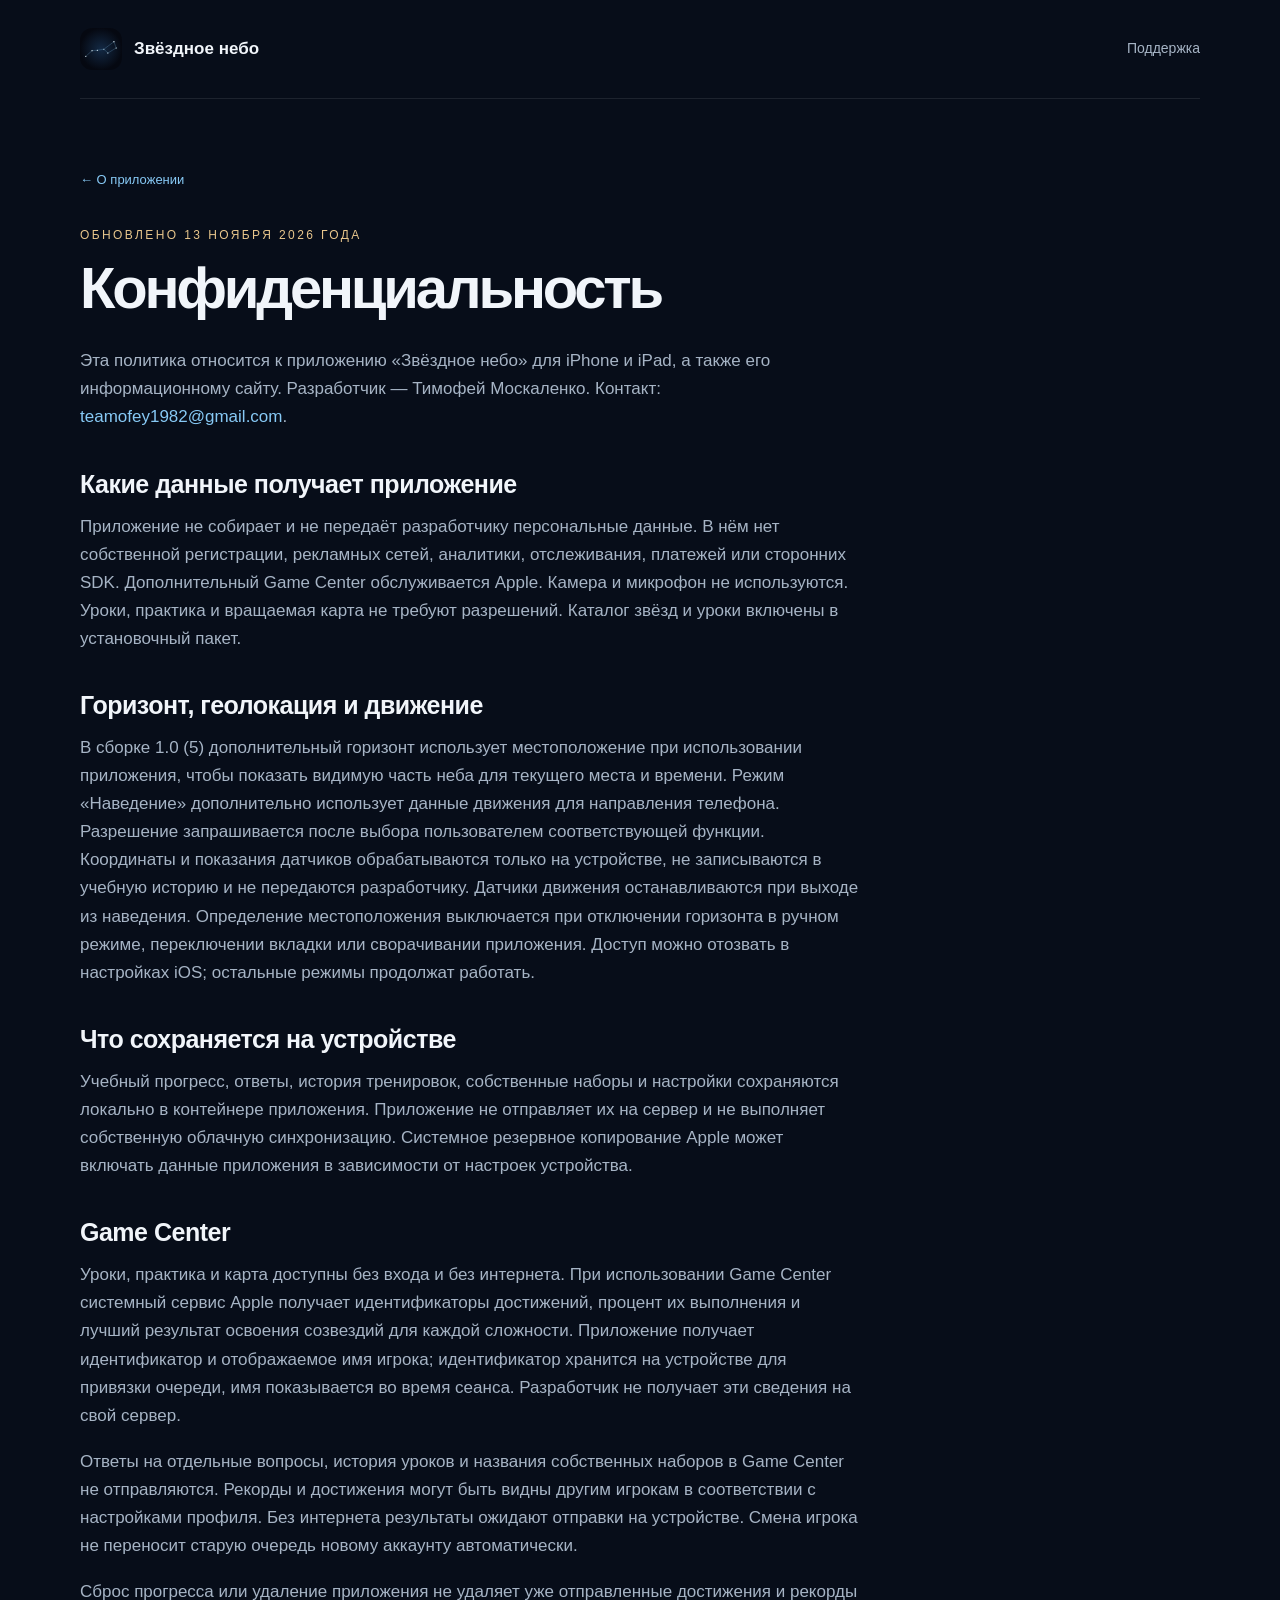
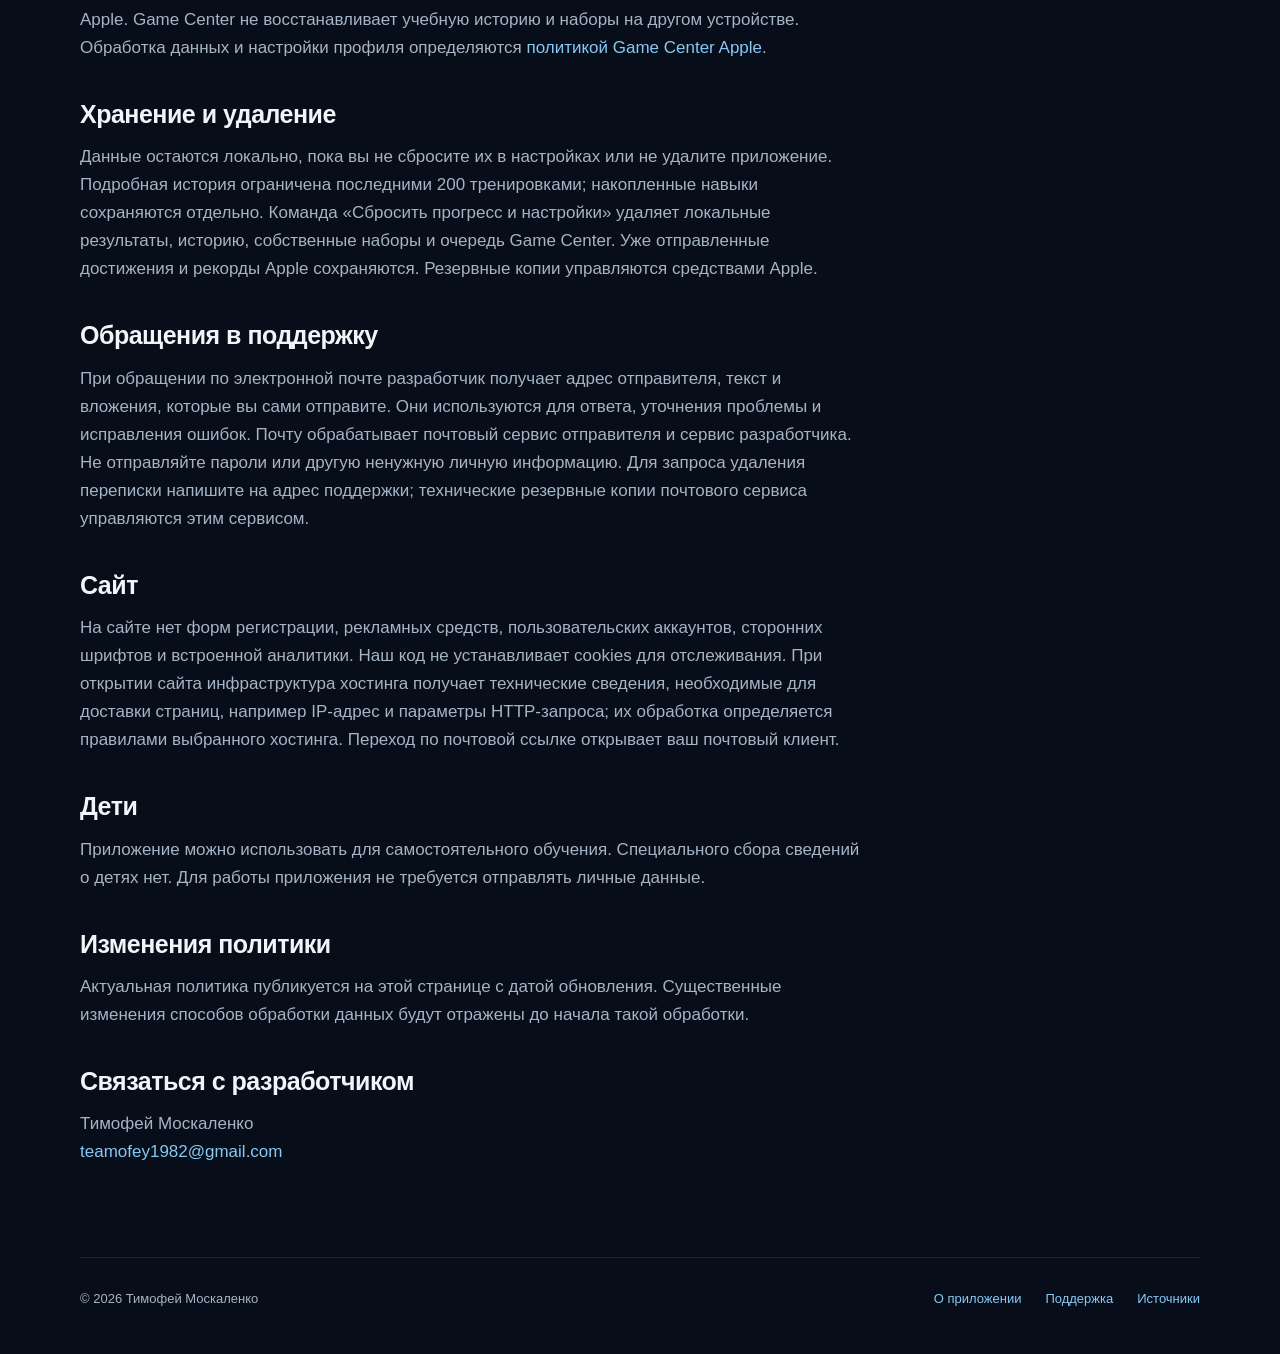
==== commit fdf13cdf: "Update Starry Sky public website" ====
--- a/privacy.html
+++ b/privacy.html
@@ -1 +1 @@
-<!doctype html><html lang="ru"><head><meta charset="utf-8"><meta name="viewport" content="width=device-width,initial-scale=1"><meta name="description" content="Политика конфиденциальности приложения Звёздное небо. Прогресс хранится на устройстве; в приложении нет аналитики и рекламы."><title>Конфиденциальность — Звёздное небо</title><link rel="icon" href="assets/icon.svg"><link rel="stylesheet" href="styles.css"></head><body><div class="wrap"><header><a class="brand" href="./"><img src="assets/icon.svg" alt="">Звёздное небо</a><nav><a href="support.html">Поддержка</a></nav></header><main class="document"><a class="breadcrumb" href="./">← О приложении</a><span class="eyebrow">Обновлено 12 ноября 2026 года</span><h1>Конфиденциальность</h1><p>Эта политика относится к приложению «Звёздное небо» для iPhone и iPad, а также его информационному сайту. Разработчик — Тимофей Москаленко. Контакт: <a href="mailto:teamofey1982@gmail.com">teamofey1982@gmail.com</a>.</p><h2>Какие данные получает приложение</h2><p>Приложение не собирает и не передаёт разработчику персональные данные. В нём нет собственной регистрации, рекламных сетей, аналитики, отслеживания, платежей или сторонних SDK. Дополнительный Game Center обслуживается Apple. Камера и микрофон не используются. Уроки, практика и вращаемая карта не требуют разрешений. Каталог звёзд и уроки включены в установочный пакет.</p><h2>Геолокация и движение в режиме наведения</h2><p>Начиная со сборки 1.0 (4), дополнительный режим «Наведение» запрашивает местоположение при использовании приложения и доступ к данным движения. Они нужны для расчёта видимого неба по месту, текущему времени и направлению телефона. Координаты и показания датчиков обрабатываются только на устройстве, не записываются в учебную историю и не передаются разработчику. При выходе из режима, переключении вкладки или сворачивании приложения датчики и определение местоположения останавливаются. Доступ можно отозвать в настройках iOS; остальные режимы продолжат работать.</p><h2>Что сохраняется на устройстве</h2><p>Учебный прогресс, ответы, история тренировок, собственные наборы и настройки сохраняются локально в контейнере приложения. Приложение не отправляет их на сервер и не выполняет собственную облачную синхронизацию. Системное резервное копирование Apple может включать данные приложения в зависимости от настроек устройства.</p><h2>Game Center</h2><p>Уроки, практика и карта доступны без входа и без интернета. При использовании Game Center системный сервис Apple получает идентификаторы достижений, процент их выполнения и лучший результат освоения созвездий для каждой сложности. Приложение получает идентификатор и отображаемое имя игрока; идентификатор хранится на устройстве для привязки очереди, имя показывается во время сеанса. Разработчик не получает эти сведения на свой сервер.</p><p>Ответы на отдельные вопросы, история уроков и названия собственных наборов в Game Center не отправляются. Рекорды и достижения могут быть видны другим игрокам в соответствии с настройками профиля. Без интернета результаты ожидают отправки на устройстве. Смена игрока не переносит старую очередь новому аккаунту автоматически.</p><p>Сброс прогресса или удаление приложения не удаляет уже отправленные достижения и рекорды Apple. Game Center не восстанавливает учебную историю и наборы на другом устройстве. Обработка данных и настройки профиля определяются <a href="https://www.apple.com/legal/privacy/data/en/game-center/">политикой Game Center Apple</a>.</p><h2>Хранение и удаление</h2><p>Данные остаются локально, пока вы не сбросите их в настройках или не удалите приложение. Подробная история ограничена последними 200 тренировками; накопленные навыки сохраняются отдельно. Команда «Сбросить прогресс и настройки» удаляет локальные результаты, историю, собственные наборы и очередь Game Center. Уже отправленные достижения и рекорды Apple сохраняются. Резервные копии управляются средствами Apple.</p><h2>Обращения в поддержку</h2><p>При обращении по электронной почте разработчик получает адрес отправителя, текст и вложения, которые вы сами отправите. Они используются для ответа, уточнения проблемы и исправления ошибок. Почту обрабатывает почтовый сервис отправителя и сервис разработчика. Не отправляйте пароли или другую ненужную личную информацию. Для запроса удаления переписки напишите на адрес поддержки; технические резервные копии почтового сервиса управляются этим сервисом.</p><h2>Сайт</h2><p>На сайте нет форм регистрации, рекламных средств, пользовательских аккаунтов, сторонних шрифтов и встроенной аналитики. Наш код не устанавливает cookies для отслеживания. При открытии сайта инфраструктура хостинга получает технические сведения, необходимые для доставки страниц, например IP-адрес и параметры HTTP-запроса; их обработка определяется правилами выбранного хостинга. Переход по почтовой ссылке открывает ваш почтовый клиент.</p><h2>Дети</h2><p>Приложение можно использовать для самостоятельного обучения. Специального сбора сведений о детях нет. Для работы приложения не требуется отправлять личные данные.</p><h2>Изменения политики</h2><p>Актуальная политика публикуется на этой странице с датой обновления. Существенные изменения способов обработки данных будут отражены до начала такой обработки.</p><h2>Связаться с разработчиком</h2><p>Тимофей Москаленко<br><a href="mailto:teamofey1982@gmail.com">teamofey1982@gmail.com</a></p></main><footer><span>© 2026 Тимофей Москаленко</span><div><a href="./">О приложении</a><a href="support.html">Поддержка</a><a href="licenses.txt">Источники</a></div></footer></div></body></html>
+<!doctype html><html lang="ru"><head><meta charset="utf-8"><meta name="viewport" content="width=device-width,initial-scale=1"><meta name="description" content="Политика конфиденциальности приложения Звёздное небо. Прогресс хранится на устройстве; в приложении нет аналитики и рекламы."><title>Конфиденциальность — Звёздное небо</title><link rel="icon" href="assets/icon.svg"><link rel="stylesheet" href="styles.css"></head><body><div class="wrap"><header><a class="brand" href="./"><img src="assets/icon.svg" alt="">Звёздное небо</a><nav><a href="support.html">Поддержка</a></nav></header><main class="document"><a class="breadcrumb" href="./">← О приложении</a><span class="eyebrow">Обновлено 13 ноября 2026 года</span><h1>Конфиденциальность</h1><p>Эта политика относится к приложению «Звёздное небо» для iPhone и iPad, а также его информационному сайту. Разработчик — Тимофей Москаленко. Контакт: <a href="mailto:teamofey1982@gmail.com">teamofey1982@gmail.com</a>.</p><h2>Какие данные получает приложение</h2><p>Приложение не собирает и не передаёт разработчику персональные данные. В нём нет собственной регистрации, рекламных сетей, аналитики, отслеживания, платежей или сторонних SDK. Дополнительный Game Center обслуживается Apple. Камера и микрофон не используются. Уроки, практика и вращаемая карта не требуют разрешений. Каталог звёзд и уроки включены в установочный пакет.</p><h2>Горизонт, геолокация и движение</h2><p>В сборке 1.0 (5) дополнительный горизонт использует местоположение при использовании приложения, чтобы показать видимую часть неба для текущего места и времени. Режим «Наведение» дополнительно использует данные движения для направления телефона. Разрешение запрашивается после выбора пользователем соответствующей функции. Координаты и показания датчиков обрабатываются только на устройстве, не записываются в учебную историю и не передаются разработчику. Датчики движения останавливаются при выходе из наведения. Определение местоположения выключается при отключении горизонта в ручном режиме, переключении вкладки или сворачивании приложения. Доступ можно отозвать в настройках iOS; остальные режимы продолжат работать.</p><h2>Что сохраняется на устройстве</h2><p>Учебный прогресс, ответы, история тренировок, собственные наборы и настройки сохраняются локально в контейнере приложения. Приложение не отправляет их на сервер и не выполняет собственную облачную синхронизацию. Системное резервное копирование Apple может включать данные приложения в зависимости от настроек устройства.</p><h2>Game Center</h2><p>Уроки, практика и карта доступны без входа и без интернета. При использовании Game Center системный сервис Apple получает идентификаторы достижений, процент их выполнения и лучший результат освоения созвездий для каждой сложности. Приложение получает идентификатор и отображаемое имя игрока; идентификатор хранится на устройстве для привязки очереди, имя показывается во время сеанса. Разработчик не получает эти сведения на свой сервер.</p><p>Ответы на отдельные вопросы, история уроков и названия собственных наборов в Game Center не отправляются. Рекорды и достижения могут быть видны другим игрокам в соответствии с настройками профиля. Без интернета результаты ожидают отправки на устройстве. Смена игрока не переносит старую очередь новому аккаунту автоматически.</p><p>Сброс прогресса или удаление приложения не удаляет уже отправленные достижения и рекорды Apple. Game Center не восстанавливает учебную историю и наборы на другом устройстве. Обработка данных и настройки профиля определяются <a href="https://www.apple.com/legal/privacy/data/en/game-center/">политикой Game Center Apple</a>.</p><h2>Хранение и удаление</h2><p>Данные остаются локально, пока вы не сбросите их в настройках или не удалите приложение. Подробная история ограничена последними 200 тренировками; накопленные навыки сохраняются отдельно. Команда «Сбросить прогресс и настройки» удаляет локальные результаты, историю, собственные наборы и очередь Game Center. Уже отправленные достижения и рекорды Apple сохраняются. Резервные копии управляются средствами Apple.</p><h2>Обращения в поддержку</h2><p>При обращении по электронной почте разработчик получает адрес отправителя, текст и вложения, которые вы сами отправите. Они используются для ответа, уточнения проблемы и исправления ошибок. Почту обрабатывает почтовый сервис отправителя и сервис разработчика. Не отправляйте пароли или другую ненужную личную информацию. Для запроса удаления переписки напишите на адрес поддержки; технические резервные копии почтового сервиса управляются этим сервисом.</p><h2>Сайт</h2><p>На сайте нет форм регистрации, рекламных средств, пользовательских аккаунтов, сторонних шрифтов и встроенной аналитики. Наш код не устанавливает cookies для отслеживания. При открытии сайта инфраструктура хостинга получает технические сведения, необходимые для доставки страниц, например IP-адрес и параметры HTTP-запроса; их обработка определяется правилами выбранного хостинга. Переход по почтовой ссылке открывает ваш почтовый клиент.</p><h2>Дети</h2><p>Приложение можно использовать для самостоятельного обучения. Специального сбора сведений о детях нет. Для работы приложения не требуется отправлять личные данные.</p><h2>Изменения политики</h2><p>Актуальная политика публикуется на этой странице с датой обновления. Существенные изменения способов обработки данных будут отражены до начала такой обработки.</p><h2>Связаться с разработчиком</h2><p>Тимофей Москаленко<br><a href="mailto:teamofey1982@gmail.com">teamofey1982@gmail.com</a></p></main><footer><span>© 2026 Тимофей Москаленко</span><div><a href="./">О приложении</a><a href="support.html">Поддержка</a><a href="licenses.txt">Источники</a></div></footer></div></body></html>
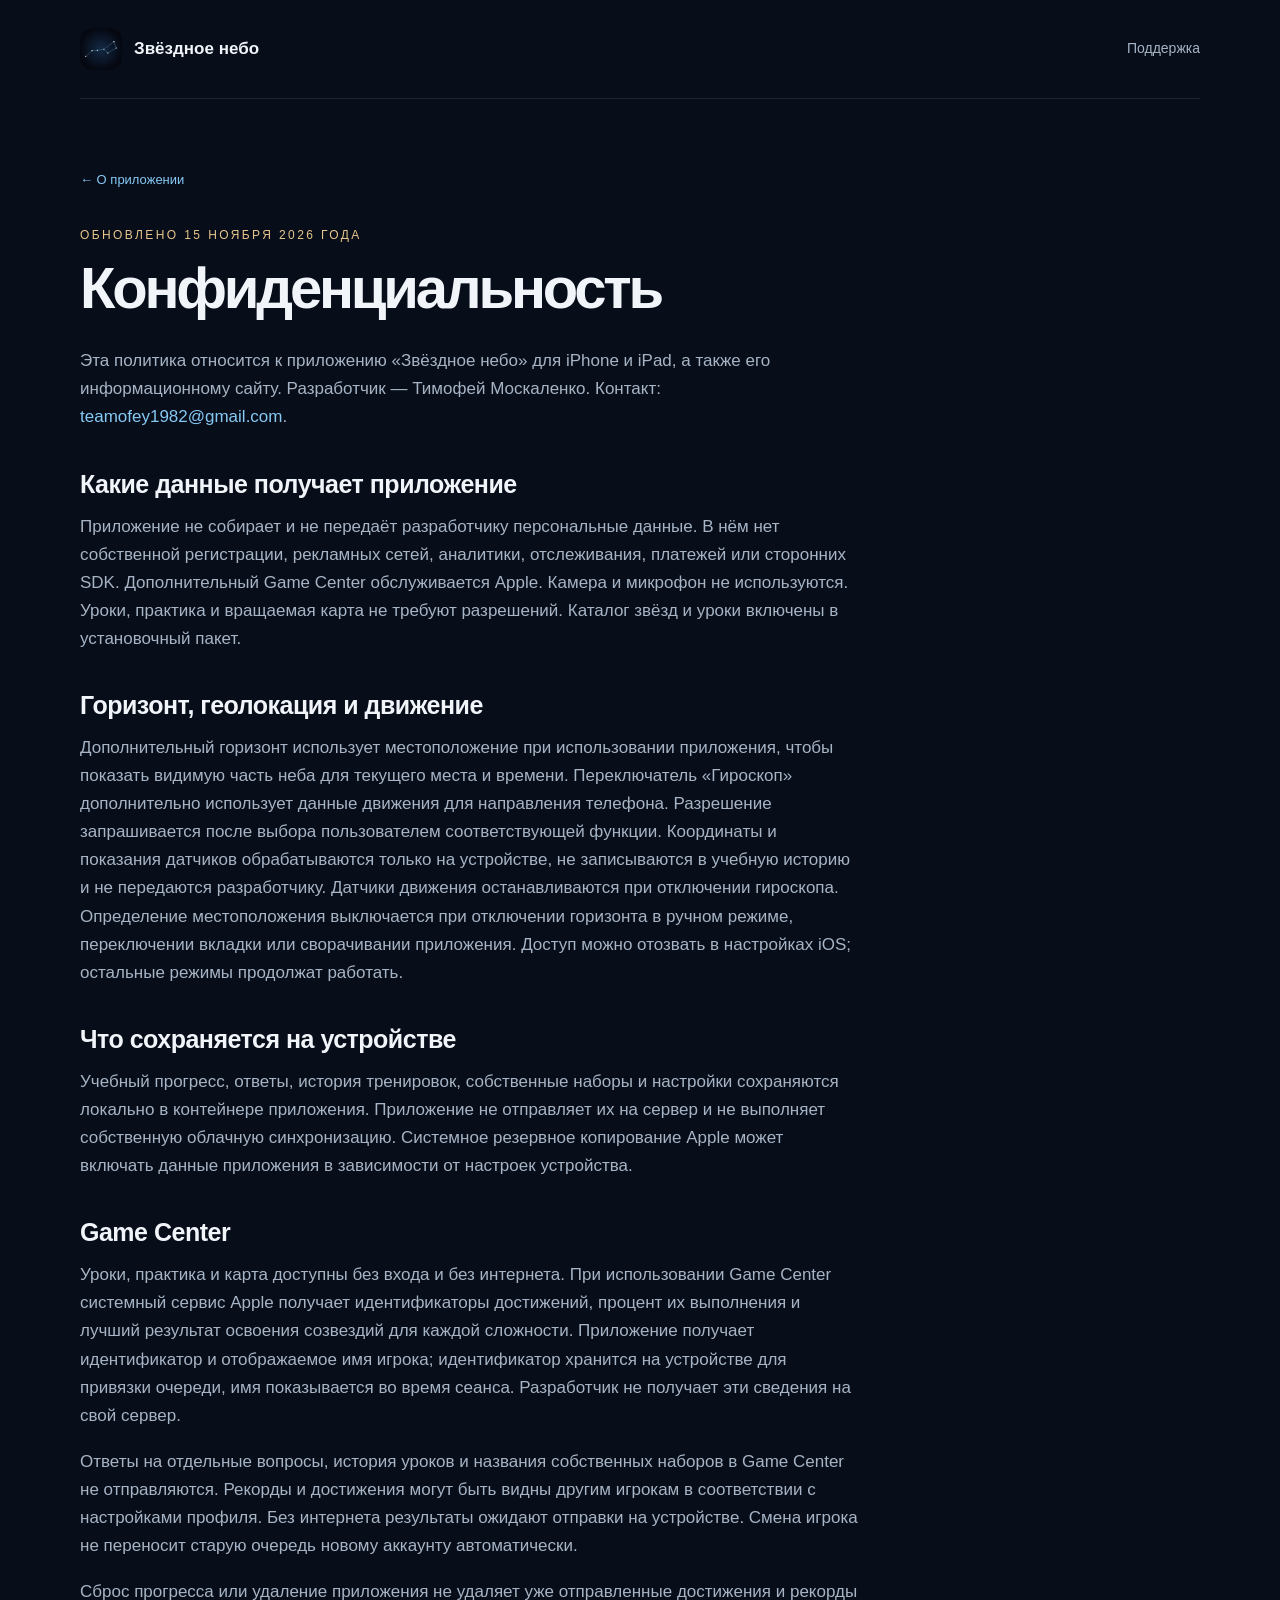
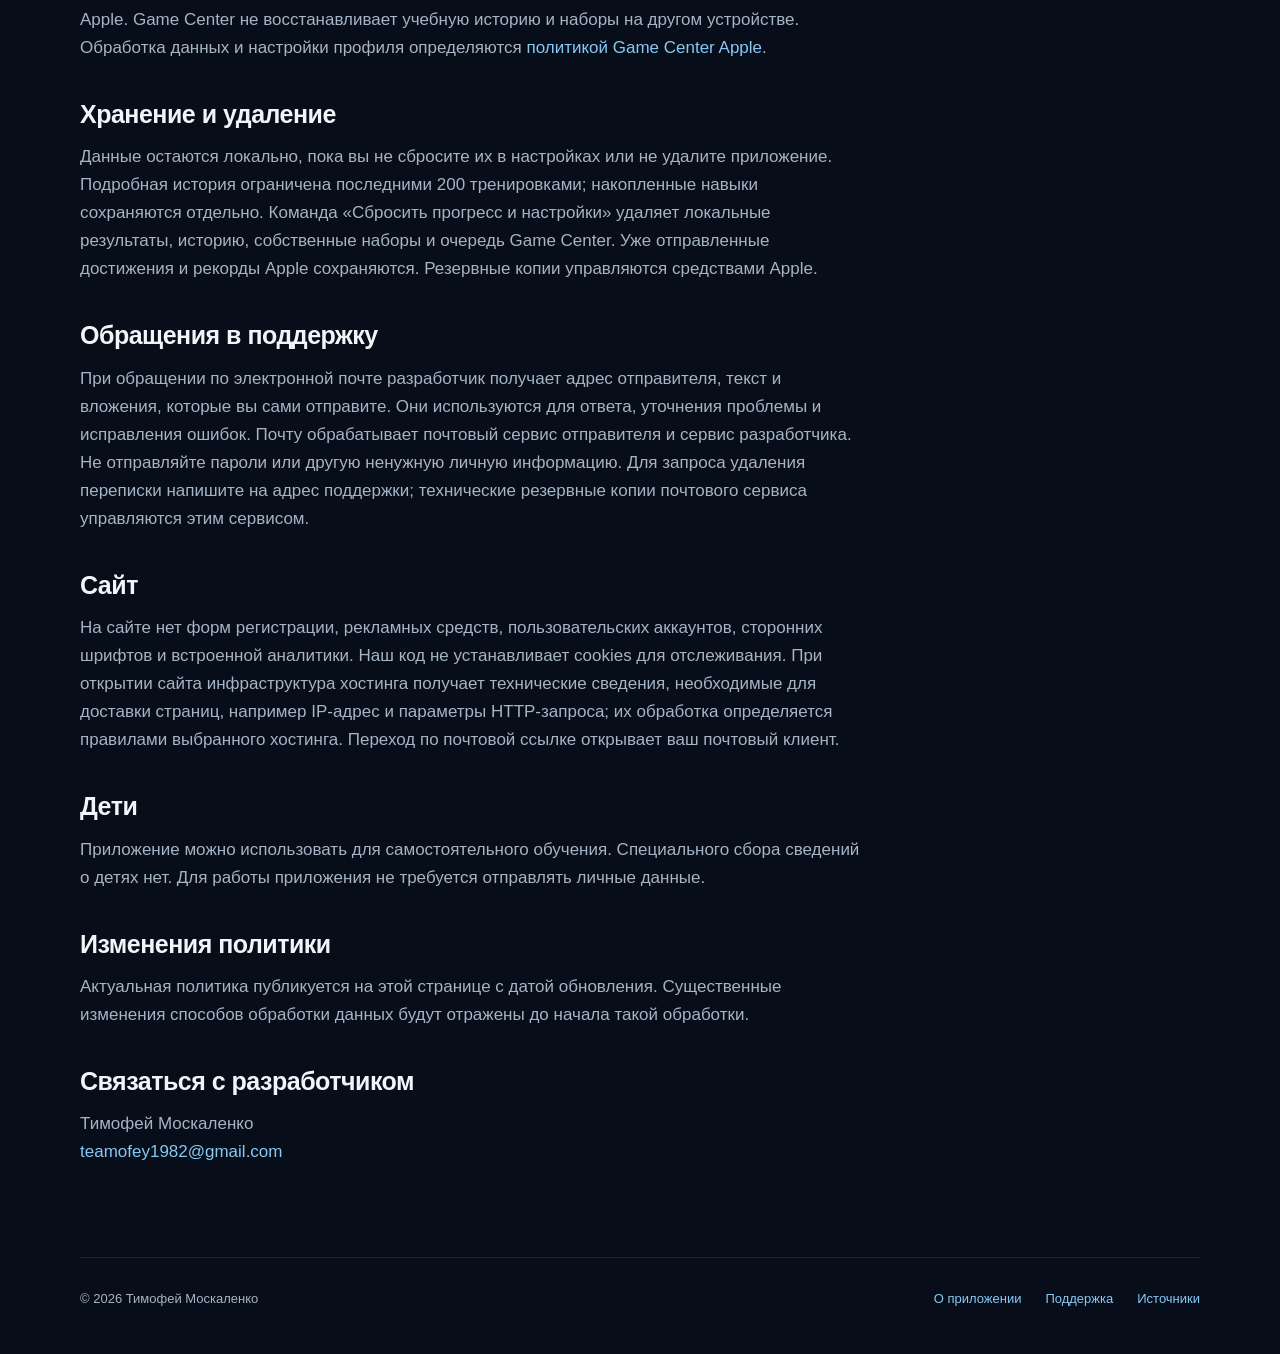
==== commit e25a57dc: "Update Starry Sky public website" ====
--- a/privacy.html
+++ b/privacy.html
@@ -1 +1 @@
-<!doctype html><html lang="ru"><head><meta charset="utf-8"><meta name="viewport" content="width=device-width,initial-scale=1"><meta name="description" content="Политика конфиденциальности приложения Звёздное небо. Прогресс хранится на устройстве; в приложении нет аналитики и рекламы."><title>Конфиденциальность — Звёздное небо</title><link rel="icon" href="assets/icon.svg"><link rel="stylesheet" href="styles.css"></head><body><div class="wrap"><header><a class="brand" href="./"><img src="assets/icon.svg" alt="">Звёздное небо</a><nav><a href="support.html">Поддержка</a></nav></header><main class="document"><a class="breadcrumb" href="./">← О приложении</a><span class="eyebrow">Обновлено 13 ноября 2026 года</span><h1>Конфиденциальность</h1><p>Эта политика относится к приложению «Звёздное небо» для iPhone и iPad, а также его информационному сайту. Разработчик — Тимофей Москаленко. Контакт: <a href="mailto:teamofey1982@gmail.com">teamofey1982@gmail.com</a>.</p><h2>Какие данные получает приложение</h2><p>Приложение не собирает и не передаёт разработчику персональные данные. В нём нет собственной регистрации, рекламных сетей, аналитики, отслеживания, платежей или сторонних SDK. Дополнительный Game Center обслуживается Apple. Камера и микрофон не используются. Уроки, практика и вращаемая карта не требуют разрешений. Каталог звёзд и уроки включены в установочный пакет.</p><h2>Горизонт, геолокация и движение</h2><p>В сборке 1.0 (5) дополнительный горизонт использует местоположение при использовании приложения, чтобы показать видимую часть неба для текущего места и времени. Режим «Наведение» дополнительно использует данные движения для направления телефона. Разрешение запрашивается после выбора пользователем соответствующей функции. Координаты и показания датчиков обрабатываются только на устройстве, не записываются в учебную историю и не передаются разработчику. Датчики движения останавливаются при выходе из наведения. Определение местоположения выключается при отключении горизонта в ручном режиме, переключении вкладки или сворачивании приложения. Доступ можно отозвать в настройках iOS; остальные режимы продолжат работать.</p><h2>Что сохраняется на устройстве</h2><p>Учебный прогресс, ответы, история тренировок, собственные наборы и настройки сохраняются локально в контейнере приложения. Приложение не отправляет их на сервер и не выполняет собственную облачную синхронизацию. Системное резервное копирование Apple может включать данные приложения в зависимости от настроек устройства.</p><h2>Game Center</h2><p>Уроки, практика и карта доступны без входа и без интернета. При использовании Game Center системный сервис Apple получает идентификаторы достижений, процент их выполнения и лучший результат освоения созвездий для каждой сложности. Приложение получает идентификатор и отображаемое имя игрока; идентификатор хранится на устройстве для привязки очереди, имя показывается во время сеанса. Разработчик не получает эти сведения на свой сервер.</p><p>Ответы на отдельные вопросы, история уроков и названия собственных наборов в Game Center не отправляются. Рекорды и достижения могут быть видны другим игрокам в соответствии с настройками профиля. Без интернета результаты ожидают отправки на устройстве. Смена игрока не переносит старую очередь новому аккаунту автоматически.</p><p>Сброс прогресса или удаление приложения не удаляет уже отправленные достижения и рекорды Apple. Game Center не восстанавливает учебную историю и наборы на другом устройстве. Обработка данных и настройки профиля определяются <a href="https://www.apple.com/legal/privacy/data/en/game-center/">политикой Game Center Apple</a>.</p><h2>Хранение и удаление</h2><p>Данные остаются локально, пока вы не сбросите их в настройках или не удалите приложение. Подробная история ограничена последними 200 тренировками; накопленные навыки сохраняются отдельно. Команда «Сбросить прогресс и настройки» удаляет локальные результаты, историю, собственные наборы и очередь Game Center. Уже отправленные достижения и рекорды Apple сохраняются. Резервные копии управляются средствами Apple.</p><h2>Обращения в поддержку</h2><p>При обращении по электронной почте разработчик получает адрес отправителя, текст и вложения, которые вы сами отправите. Они используются для ответа, уточнения проблемы и исправления ошибок. Почту обрабатывает почтовый сервис отправителя и сервис разработчика. Не отправляйте пароли или другую ненужную личную информацию. Для запроса удаления переписки напишите на адрес поддержки; технические резервные копии почтового сервиса управляются этим сервисом.</p><h2>Сайт</h2><p>На сайте нет форм регистрации, рекламных средств, пользовательских аккаунтов, сторонних шрифтов и встроенной аналитики. Наш код не устанавливает cookies для отслеживания. При открытии сайта инфраструктура хостинга получает технические сведения, необходимые для доставки страниц, например IP-адрес и параметры HTTP-запроса; их обработка определяется правилами выбранного хостинга. Переход по почтовой ссылке открывает ваш почтовый клиент.</p><h2>Дети</h2><p>Приложение можно использовать для самостоятельного обучения. Специального сбора сведений о детях нет. Для работы приложения не требуется отправлять личные данные.</p><h2>Изменения политики</h2><p>Актуальная политика публикуется на этой странице с датой обновления. Существенные изменения способов обработки данных будут отражены до начала такой обработки.</p><h2>Связаться с разработчиком</h2><p>Тимофей Москаленко<br><a href="mailto:teamofey1982@gmail.com">teamofey1982@gmail.com</a></p></main><footer><span>© 2026 Тимофей Москаленко</span><div><a href="./">О приложении</a><a href="support.html">Поддержка</a><a href="licenses.txt">Источники</a></div></footer></div></body></html>
+<!doctype html><html lang="ru"><head><meta charset="utf-8"><meta name="viewport" content="width=device-width,initial-scale=1"><meta name="description" content="Политика конфиденциальности приложения Звёздное небо. Прогресс хранится на устройстве; в приложении нет аналитики и рекламы."><title>Конфиденциальность — Звёздное небо</title><link rel="icon" href="assets/icon.svg"><link rel="stylesheet" href="styles.css"></head><body><div class="wrap"><header><a class="brand" href="./"><img src="assets/icon.svg" alt="">Звёздное небо</a><nav><a href="support.html">Поддержка</a></nav></header><main class="document"><a class="breadcrumb" href="./">← О приложении</a><span class="eyebrow">Обновлено 15 ноября 2026 года</span><h1>Конфиденциальность</h1><p>Эта политика относится к приложению «Звёздное небо» для iPhone и iPad, а также его информационному сайту. Разработчик — Тимофей Москаленко. Контакт: <a href="mailto:teamofey1982@gmail.com">teamofey1982@gmail.com</a>.</p><h2>Какие данные получает приложение</h2><p>Приложение не собирает и не передаёт разработчику персональные данные. В нём нет собственной регистрации, рекламных сетей, аналитики, отслеживания, платежей или сторонних SDK. Дополнительный Game Center обслуживается Apple. Камера и микрофон не используются. Уроки, практика и вращаемая карта не требуют разрешений. Каталог звёзд и уроки включены в установочный пакет.</p><h2>Горизонт, геолокация и движение</h2><p>Дополнительный горизонт использует местоположение при использовании приложения, чтобы показать видимую часть неба для текущего места и времени. Переключатель «Гироскоп» дополнительно использует данные движения для направления телефона. Разрешение запрашивается после выбора пользователем соответствующей функции. Координаты и показания датчиков обрабатываются только на устройстве, не записываются в учебную историю и не передаются разработчику. Датчики движения останавливаются при отключении гироскопа. Определение местоположения выключается при отключении горизонта в ручном режиме, переключении вкладки или сворачивании приложения. Доступ можно отозвать в настройках iOS; остальные режимы продолжат работать.</p><h2>Что сохраняется на устройстве</h2><p>Учебный прогресс, ответы, история тренировок, собственные наборы и настройки сохраняются локально в контейнере приложения. Приложение не отправляет их на сервер и не выполняет собственную облачную синхронизацию. Системное резервное копирование Apple может включать данные приложения в зависимости от настроек устройства.</p><h2>Game Center</h2><p>Уроки, практика и карта доступны без входа и без интернета. При использовании Game Center системный сервис Apple получает идентификаторы достижений, процент их выполнения и лучший результат освоения созвездий для каждой сложности. Приложение получает идентификатор и отображаемое имя игрока; идентификатор хранится на устройстве для привязки очереди, имя показывается во время сеанса. Разработчик не получает эти сведения на свой сервер.</p><p>Ответы на отдельные вопросы, история уроков и названия собственных наборов в Game Center не отправляются. Рекорды и достижения могут быть видны другим игрокам в соответствии с настройками профиля. Без интернета результаты ожидают отправки на устройстве. Смена игрока не переносит старую очередь новому аккаунту автоматически.</p><p>Сброс прогресса или удаление приложения не удаляет уже отправленные достижения и рекорды Apple. Game Center не восстанавливает учебную историю и наборы на другом устройстве. Обработка данных и настройки профиля определяются <a href="https://www.apple.com/legal/privacy/data/en/game-center/">политикой Game Center Apple</a>.</p><h2>Хранение и удаление</h2><p>Данные остаются локально, пока вы не сбросите их в настройках или не удалите приложение. Подробная история ограничена последними 200 тренировками; накопленные навыки сохраняются отдельно. Команда «Сбросить прогресс и настройки» удаляет локальные результаты, историю, собственные наборы и очередь Game Center. Уже отправленные достижения и рекорды Apple сохраняются. Резервные копии управляются средствами Apple.</p><h2>Обращения в поддержку</h2><p>При обращении по электронной почте разработчик получает адрес отправителя, текст и вложения, которые вы сами отправите. Они используются для ответа, уточнения проблемы и исправления ошибок. Почту обрабатывает почтовый сервис отправителя и сервис разработчика. Не отправляйте пароли или другую ненужную личную информацию. Для запроса удаления переписки напишите на адрес поддержки; технические резервные копии почтового сервиса управляются этим сервисом.</p><h2>Сайт</h2><p>На сайте нет форм регистрации, рекламных средств, пользовательских аккаунтов, сторонних шрифтов и встроенной аналитики. Наш код не устанавливает cookies для отслеживания. При открытии сайта инфраструктура хостинга получает технические сведения, необходимые для доставки страниц, например IP-адрес и параметры HTTP-запроса; их обработка определяется правилами выбранного хостинга. Переход по почтовой ссылке открывает ваш почтовый клиент.</p><h2>Дети</h2><p>Приложение можно использовать для самостоятельного обучения. Специального сбора сведений о детях нет. Для работы приложения не требуется отправлять личные данные.</p><h2>Изменения политики</h2><p>Актуальная политика публикуется на этой странице с датой обновления. Существенные изменения способов обработки данных будут отражены до начала такой обработки.</p><h2>Связаться с разработчиком</h2><p>Тимофей Москаленко<br><a href="mailto:teamofey1982@gmail.com">teamofey1982@gmail.com</a></p></main><footer><span>© 2026 Тимофей Москаленко</span><div><a href="./">О приложении</a><a href="support.html">Поддержка</a><a href="licenses.txt">Источники</a></div></footer></div></body></html>
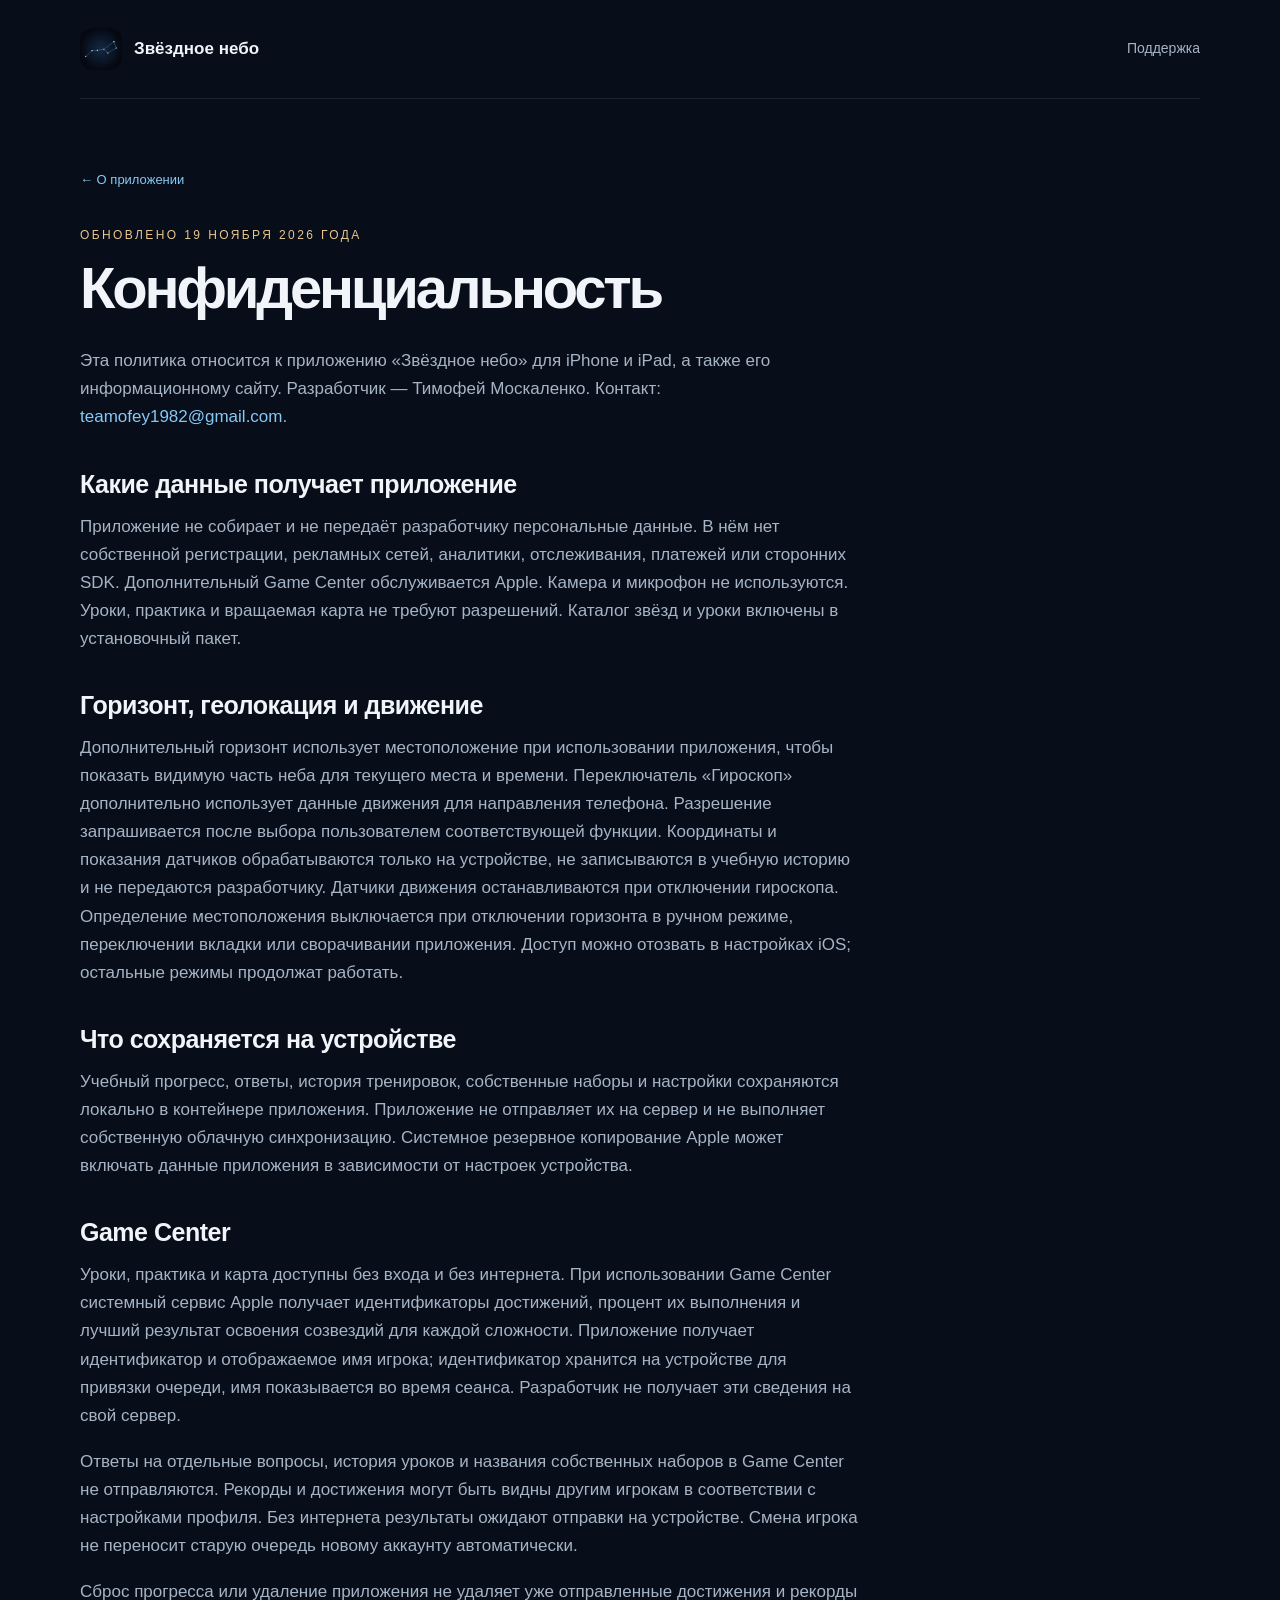
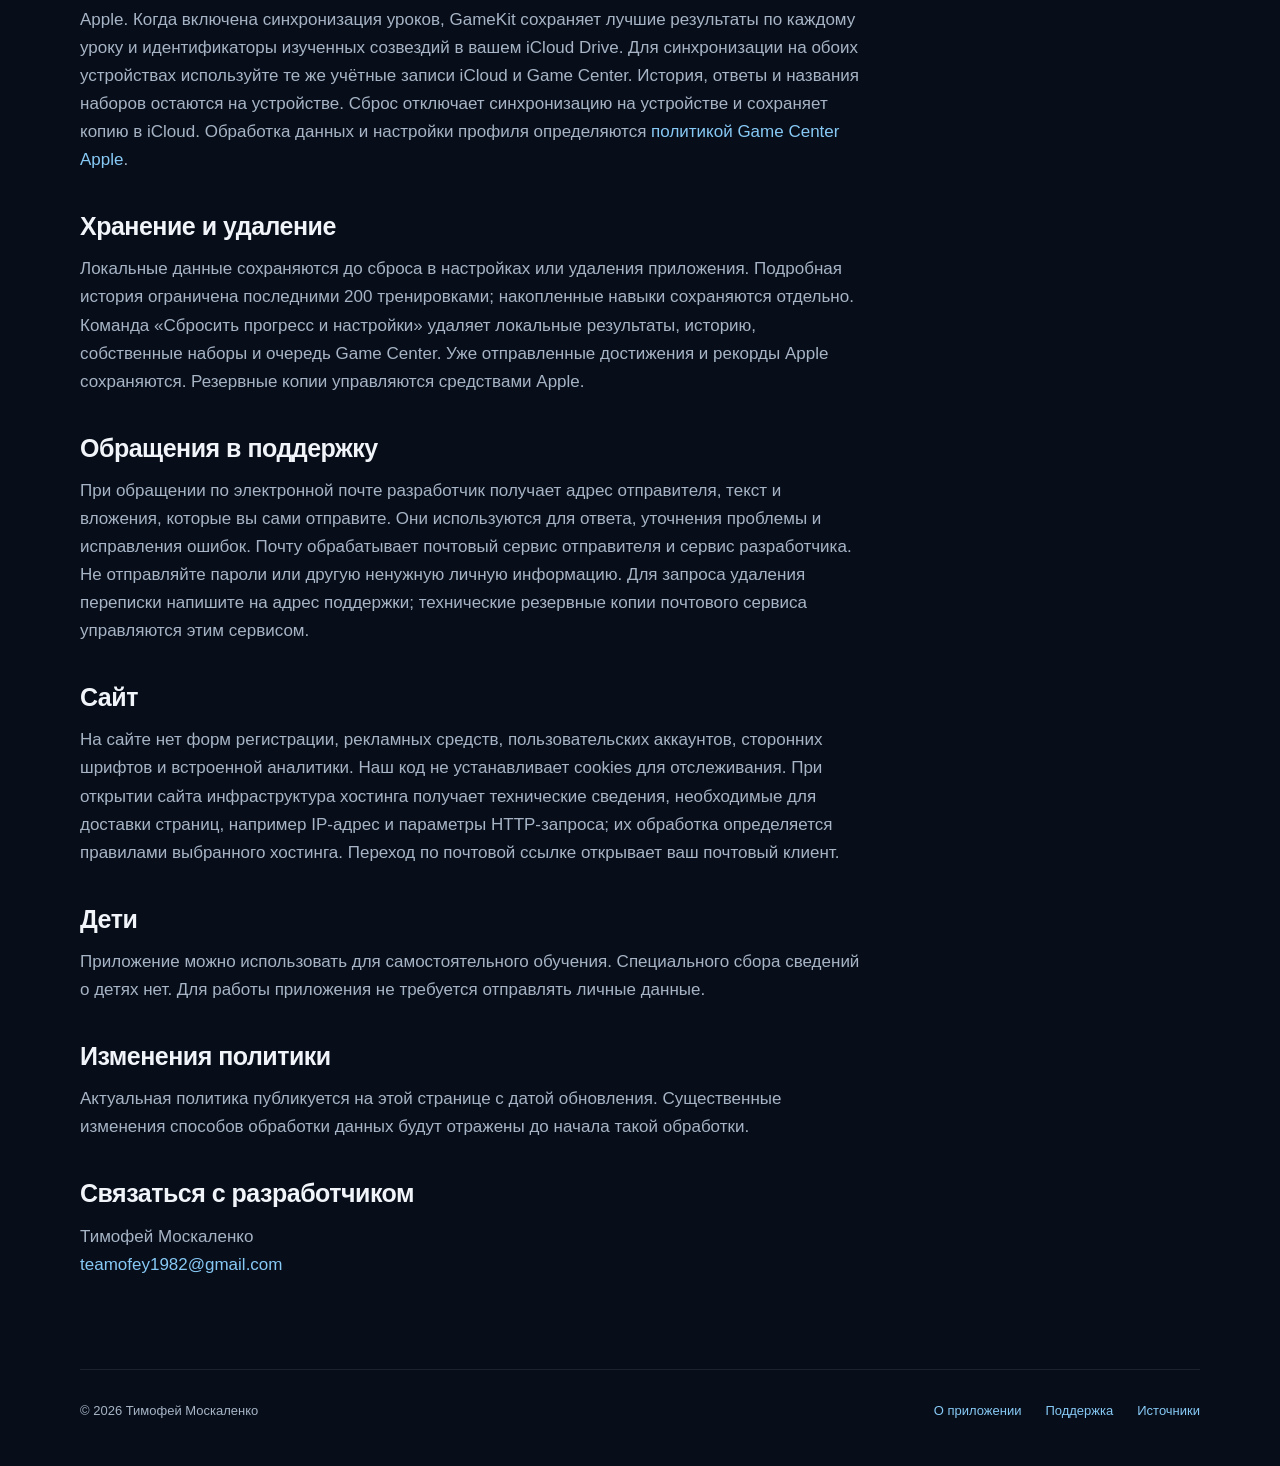
==== commit a7e59173: "Update Starry Sky public website" ====
--- a/privacy.html
+++ b/privacy.html
@@ -1 +1 @@
-<!doctype html><html lang="ru"><head><meta charset="utf-8"><meta name="viewport" content="width=device-width,initial-scale=1"><meta name="description" content="Политика конфиденциальности приложения Звёздное небо. Прогресс хранится на устройстве; в приложении нет аналитики и рекламы."><title>Конфиденциальность — Звёздное небо</title><link rel="icon" href="assets/icon.svg"><link rel="stylesheet" href="styles.css"></head><body><div class="wrap"><header><a class="brand" href="./"><img src="assets/icon.svg" alt="">Звёздное небо</a><nav><a href="support.html">Поддержка</a></nav></header><main class="document"><a class="breadcrumb" href="./">← О приложении</a><span class="eyebrow">Обновлено 15 ноября 2026 года</span><h1>Конфиденциальность</h1><p>Эта политика относится к приложению «Звёздное небо» для iPhone и iPad, а также его информационному сайту. Разработчик — Тимофей Москаленко. Контакт: <a href="mailto:teamofey1982@gmail.com">teamofey1982@gmail.com</a>.</p><h2>Какие данные получает приложение</h2><p>Приложение не собирает и не передаёт разработчику персональные данные. В нём нет собственной регистрации, рекламных сетей, аналитики, отслеживания, платежей или сторонних SDK. Дополнительный Game Center обслуживается Apple. Камера и микрофон не используются. Уроки, практика и вращаемая карта не требуют разрешений. Каталог звёзд и уроки включены в установочный пакет.</p><h2>Горизонт, геолокация и движение</h2><p>Дополнительный горизонт использует местоположение при использовании приложения, чтобы показать видимую часть неба для текущего места и времени. Переключатель «Гироскоп» дополнительно использует данные движения для направления телефона. Разрешение запрашивается после выбора пользователем соответствующей функции. Координаты и показания датчиков обрабатываются только на устройстве, не записываются в учебную историю и не передаются разработчику. Датчики движения останавливаются при отключении гироскопа. Определение местоположения выключается при отключении горизонта в ручном режиме, переключении вкладки или сворачивании приложения. Доступ можно отозвать в настройках iOS; остальные режимы продолжат работать.</p><h2>Что сохраняется на устройстве</h2><p>Учебный прогресс, ответы, история тренировок, собственные наборы и настройки сохраняются локально в контейнере приложения. Приложение не отправляет их на сервер и не выполняет собственную облачную синхронизацию. Системное резервное копирование Apple может включать данные приложения в зависимости от настроек устройства.</p><h2>Game Center</h2><p>Уроки, практика и карта доступны без входа и без интернета. При использовании Game Center системный сервис Apple получает идентификаторы достижений, процент их выполнения и лучший результат освоения созвездий для каждой сложности. Приложение получает идентификатор и отображаемое имя игрока; идентификатор хранится на устройстве для привязки очереди, имя показывается во время сеанса. Разработчик не получает эти сведения на свой сервер.</p><p>Ответы на отдельные вопросы, история уроков и названия собственных наборов в Game Center не отправляются. Рекорды и достижения могут быть видны другим игрокам в соответствии с настройками профиля. Без интернета результаты ожидают отправки на устройстве. Смена игрока не переносит старую очередь новому аккаунту автоматически.</p><p>Сброс прогресса или удаление приложения не удаляет уже отправленные достижения и рекорды Apple. Game Center не восстанавливает учебную историю и наборы на другом устройстве. Обработка данных и настройки профиля определяются <a href="https://www.apple.com/legal/privacy/data/en/game-center/">политикой Game Center Apple</a>.</p><h2>Хранение и удаление</h2><p>Данные остаются локально, пока вы не сбросите их в настройках или не удалите приложение. Подробная история ограничена последними 200 тренировками; накопленные навыки сохраняются отдельно. Команда «Сбросить прогресс и настройки» удаляет локальные результаты, историю, собственные наборы и очередь Game Center. Уже отправленные достижения и рекорды Apple сохраняются. Резервные копии управляются средствами Apple.</p><h2>Обращения в поддержку</h2><p>При обращении по электронной почте разработчик получает адрес отправителя, текст и вложения, которые вы сами отправите. Они используются для ответа, уточнения проблемы и исправления ошибок. Почту обрабатывает почтовый сервис отправителя и сервис разработчика. Не отправляйте пароли или другую ненужную личную информацию. Для запроса удаления переписки напишите на адрес поддержки; технические резервные копии почтового сервиса управляются этим сервисом.</p><h2>Сайт</h2><p>На сайте нет форм регистрации, рекламных средств, пользовательских аккаунтов, сторонних шрифтов и встроенной аналитики. Наш код не устанавливает cookies для отслеживания. При открытии сайта инфраструктура хостинга получает технические сведения, необходимые для доставки страниц, например IP-адрес и параметры HTTP-запроса; их обработка определяется правилами выбранного хостинга. Переход по почтовой ссылке открывает ваш почтовый клиент.</p><h2>Дети</h2><p>Приложение можно использовать для самостоятельного обучения. Специального сбора сведений о детях нет. Для работы приложения не требуется отправлять личные данные.</p><h2>Изменения политики</h2><p>Актуальная политика публикуется на этой странице с датой обновления. Существенные изменения способов обработки данных будут отражены до начала такой обработки.</p><h2>Связаться с разработчиком</h2><p>Тимофей Москаленко<br><a href="mailto:teamofey1982@gmail.com">teamofey1982@gmail.com</a></p></main><footer><span>© 2026 Тимофей Москаленко</span><div><a href="./">О приложении</a><a href="support.html">Поддержка</a><a href="licenses.txt">Источники</a></div></footer></div></body></html>
+<!doctype html><html lang="ru"><head><meta charset="utf-8"><meta name="viewport" content="width=device-width,initial-scale=1"><meta name="description" content="Политика конфиденциальности приложения Звёздное небо. Прогресс уроков можно синхронизировать через iCloud. В приложении нет аналитики и рекламы."><title>Конфиденциальность — Звёздное небо</title><link rel="icon" href="assets/icon.svg"><link rel="stylesheet" href="styles.css"></head><body><div class="wrap"><header><a class="brand" href="./"><img src="assets/icon.svg" alt="">Звёздное небо</a><nav><a href="support.html">Поддержка</a></nav></header><main class="document"><a class="breadcrumb" href="./">← О приложении</a><span class="eyebrow">Обновлено 19 ноября 2026 года</span><h1>Конфиденциальность</h1><p>Эта политика относится к приложению «Звёздное небо» для iPhone и iPad, а также его информационному сайту. Разработчик — Тимофей Москаленко. Контакт: <a href="mailto:teamofey1982@gmail.com">teamofey1982@gmail.com</a>.</p><h2>Какие данные получает приложение</h2><p>Приложение не собирает и не передаёт разработчику персональные данные. В нём нет собственной регистрации, рекламных сетей, аналитики, отслеживания, платежей или сторонних SDK. Дополнительный Game Center обслуживается Apple. Камера и микрофон не используются. Уроки, практика и вращаемая карта не требуют разрешений. Каталог звёзд и уроки включены в установочный пакет.</p><h2>Горизонт, геолокация и движение</h2><p>Дополнительный горизонт использует местоположение при использовании приложения, чтобы показать видимую часть неба для текущего места и времени. Переключатель «Гироскоп» дополнительно использует данные движения для направления телефона. Разрешение запрашивается после выбора пользователем соответствующей функции. Координаты и показания датчиков обрабатываются только на устройстве, не записываются в учебную историю и не передаются разработчику. Датчики движения останавливаются при отключении гироскопа. Определение местоположения выключается при отключении горизонта в ручном режиме, переключении вкладки или сворачивании приложения. Доступ можно отозвать в настройках iOS; остальные режимы продолжат работать.</p><h2>Что сохраняется на устройстве</h2><p>Учебный прогресс, ответы, история тренировок, собственные наборы и настройки сохраняются локально в контейнере приложения. Приложение не отправляет их на сервер и не выполняет собственную облачную синхронизацию. Системное резервное копирование Apple может включать данные приложения в зависимости от настроек устройства.</p><h2>Game Center</h2><p>Уроки, практика и карта доступны без входа и без интернета. При использовании Game Center системный сервис Apple получает идентификаторы достижений, процент их выполнения и лучший результат освоения созвездий для каждой сложности. Приложение получает идентификатор и отображаемое имя игрока; идентификатор хранится на устройстве для привязки очереди, имя показывается во время сеанса. Разработчик не получает эти сведения на свой сервер.</p><p>Ответы на отдельные вопросы, история уроков и названия собственных наборов в Game Center не отправляются. Рекорды и достижения могут быть видны другим игрокам в соответствии с настройками профиля. Без интернета результаты ожидают отправки на устройстве. Смена игрока не переносит старую очередь новому аккаунту автоматически.</p><p>Сброс прогресса или удаление приложения не удаляет уже отправленные достижения и рекорды Apple. Когда включена синхронизация уроков, GameKit сохраняет лучшие результаты по каждому уроку и идентификаторы изученных созвездий в вашем iCloud Drive. Для синхронизации на обоих устройствах используйте те же учётные записи iCloud и Game Center. История, ответы и названия наборов остаются на устройстве. Сброс отключает синхронизацию на устройстве и сохраняет копию в iCloud. Обработка данных и настройки профиля определяются <a href="https://www.apple.com/legal/privacy/data/en/game-center/">политикой Game Center Apple</a>.</p><h2>Хранение и удаление</h2><p>Локальные данные сохраняются до сброса в настройках или удаления приложения. Подробная история ограничена последними 200 тренировками; накопленные навыки сохраняются отдельно. Команда «Сбросить прогресс и настройки» удаляет локальные результаты, историю, собственные наборы и очередь Game Center. Уже отправленные достижения и рекорды Apple сохраняются. Резервные копии управляются средствами Apple.</p><h2>Обращения в поддержку</h2><p>При обращении по электронной почте разработчик получает адрес отправителя, текст и вложения, которые вы сами отправите. Они используются для ответа, уточнения проблемы и исправления ошибок. Почту обрабатывает почтовый сервис отправителя и сервис разработчика. Не отправляйте пароли или другую ненужную личную информацию. Для запроса удаления переписки напишите на адрес поддержки; технические резервные копии почтового сервиса управляются этим сервисом.</p><h2>Сайт</h2><p>На сайте нет форм регистрации, рекламных средств, пользовательских аккаунтов, сторонних шрифтов и встроенной аналитики. Наш код не устанавливает cookies для отслеживания. При открытии сайта инфраструктура хостинга получает технические сведения, необходимые для доставки страниц, например IP-адрес и параметры HTTP-запроса; их обработка определяется правилами выбранного хостинга. Переход по почтовой ссылке открывает ваш почтовый клиент.</p><h2>Дети</h2><p>Приложение можно использовать для самостоятельного обучения. Специального сбора сведений о детях нет. Для работы приложения не требуется отправлять личные данные.</p><h2>Изменения политики</h2><p>Актуальная политика публикуется на этой странице с датой обновления. Существенные изменения способов обработки данных будут отражены до начала такой обработки.</p><h2>Связаться с разработчиком</h2><p>Тимофей Москаленко<br><a href="mailto:teamofey1982@gmail.com">teamofey1982@gmail.com</a></p></main><footer><span>© 2026 Тимофей Москаленко</span><div><a href="./">О приложении</a><a href="support.html">Поддержка</a><a href="licenses.txt">Источники</a></div></footer></div></body></html>
